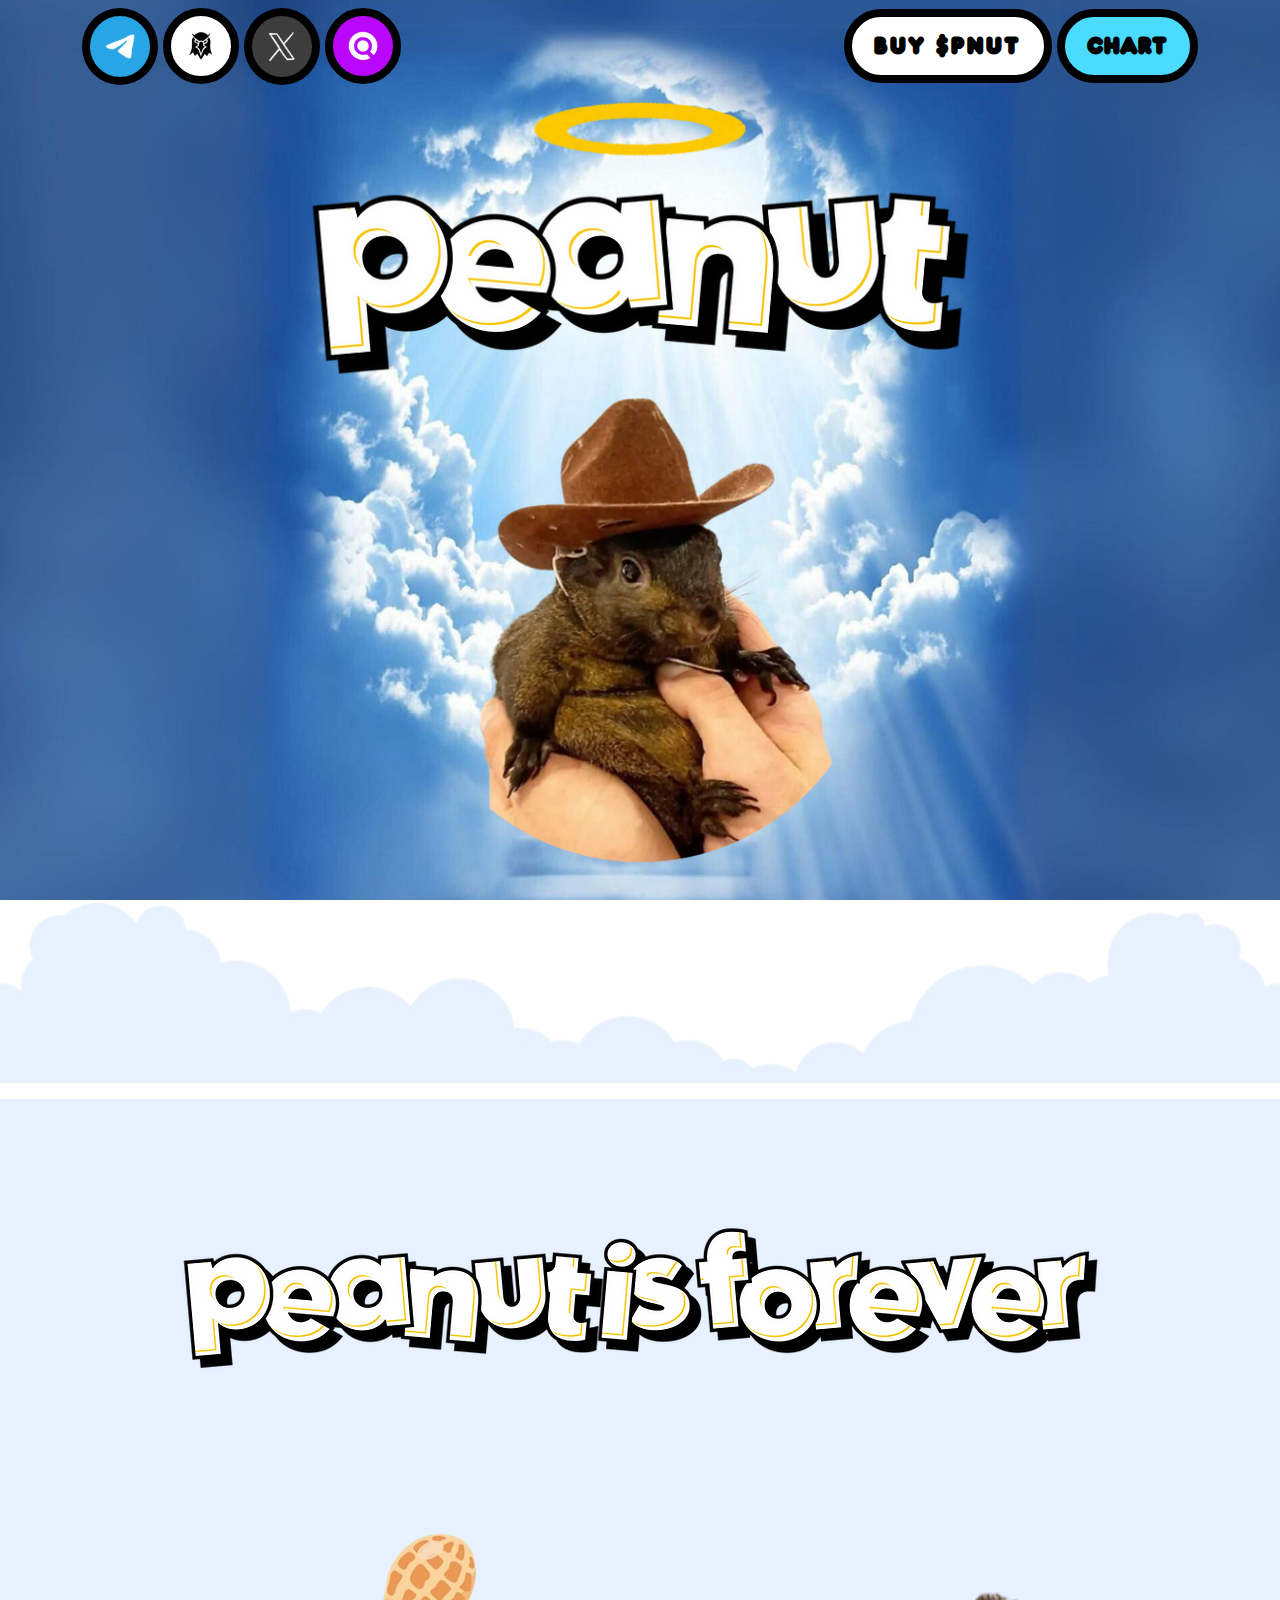
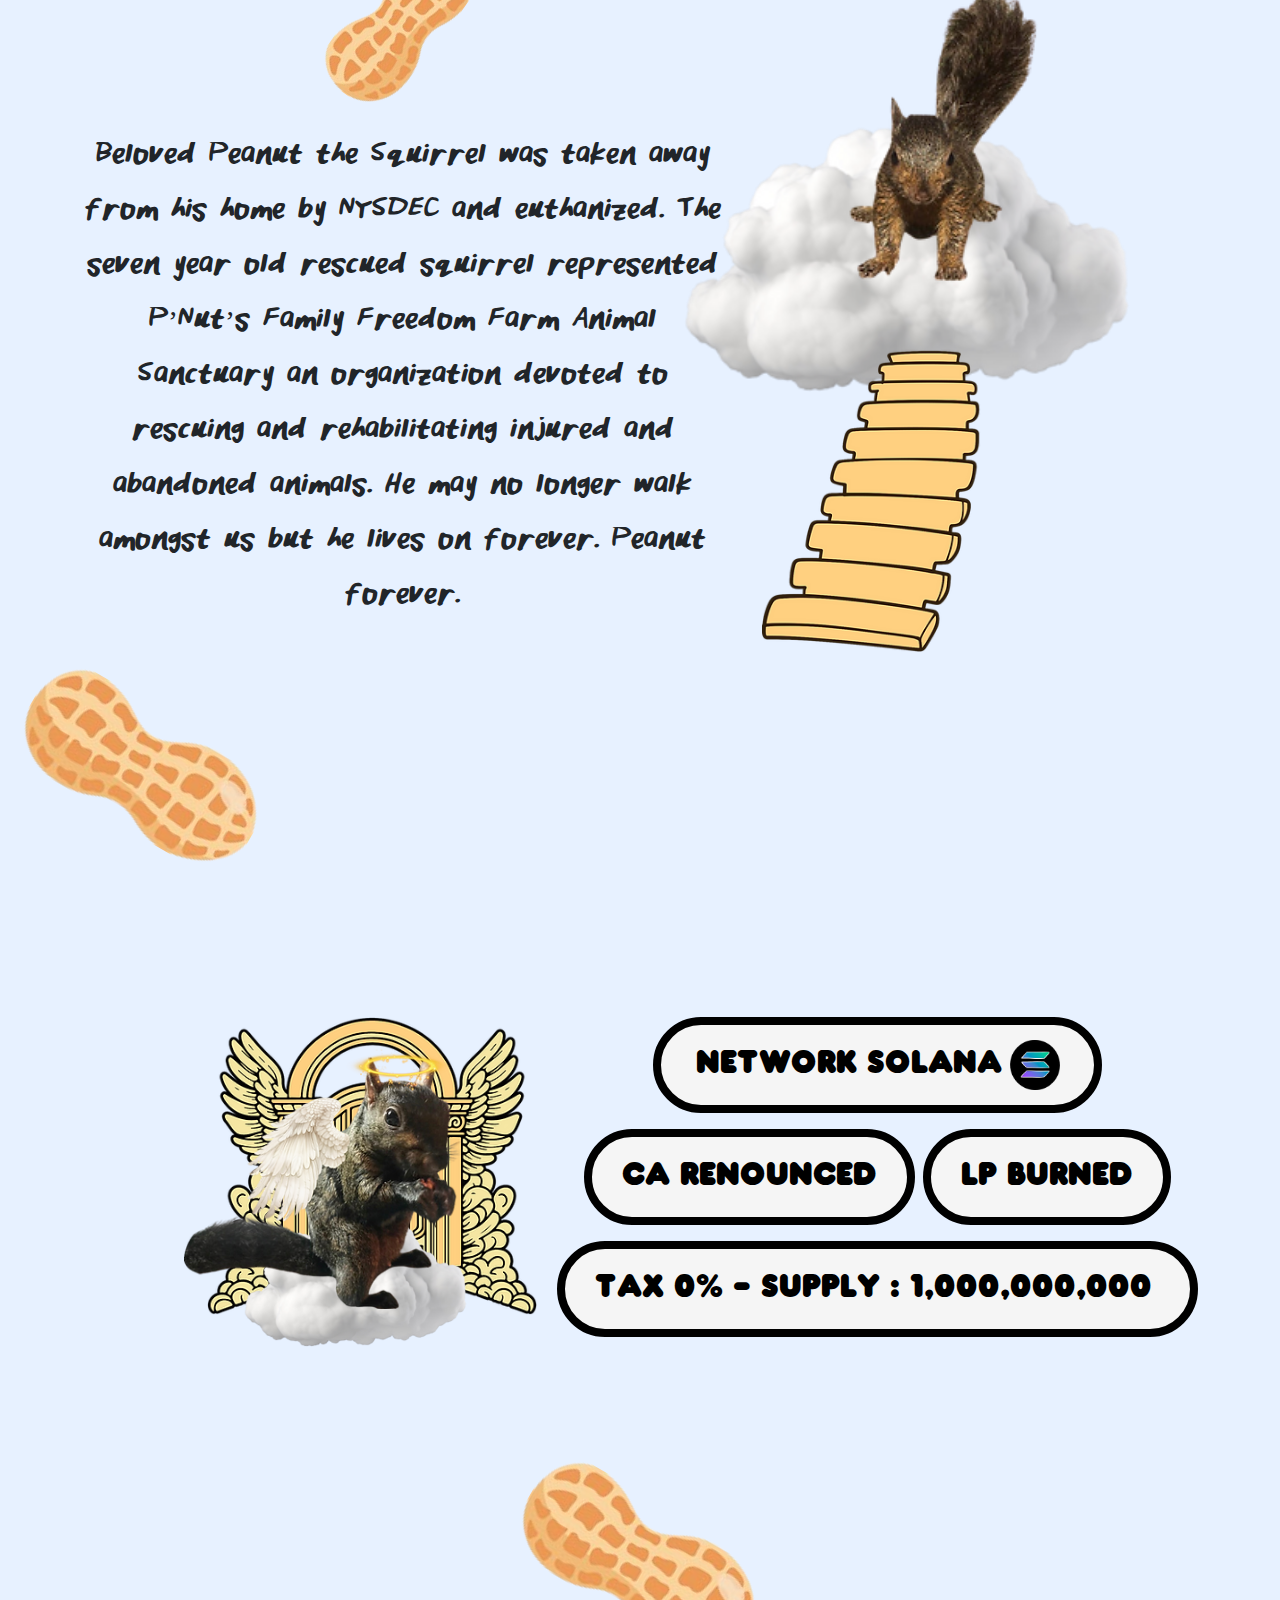
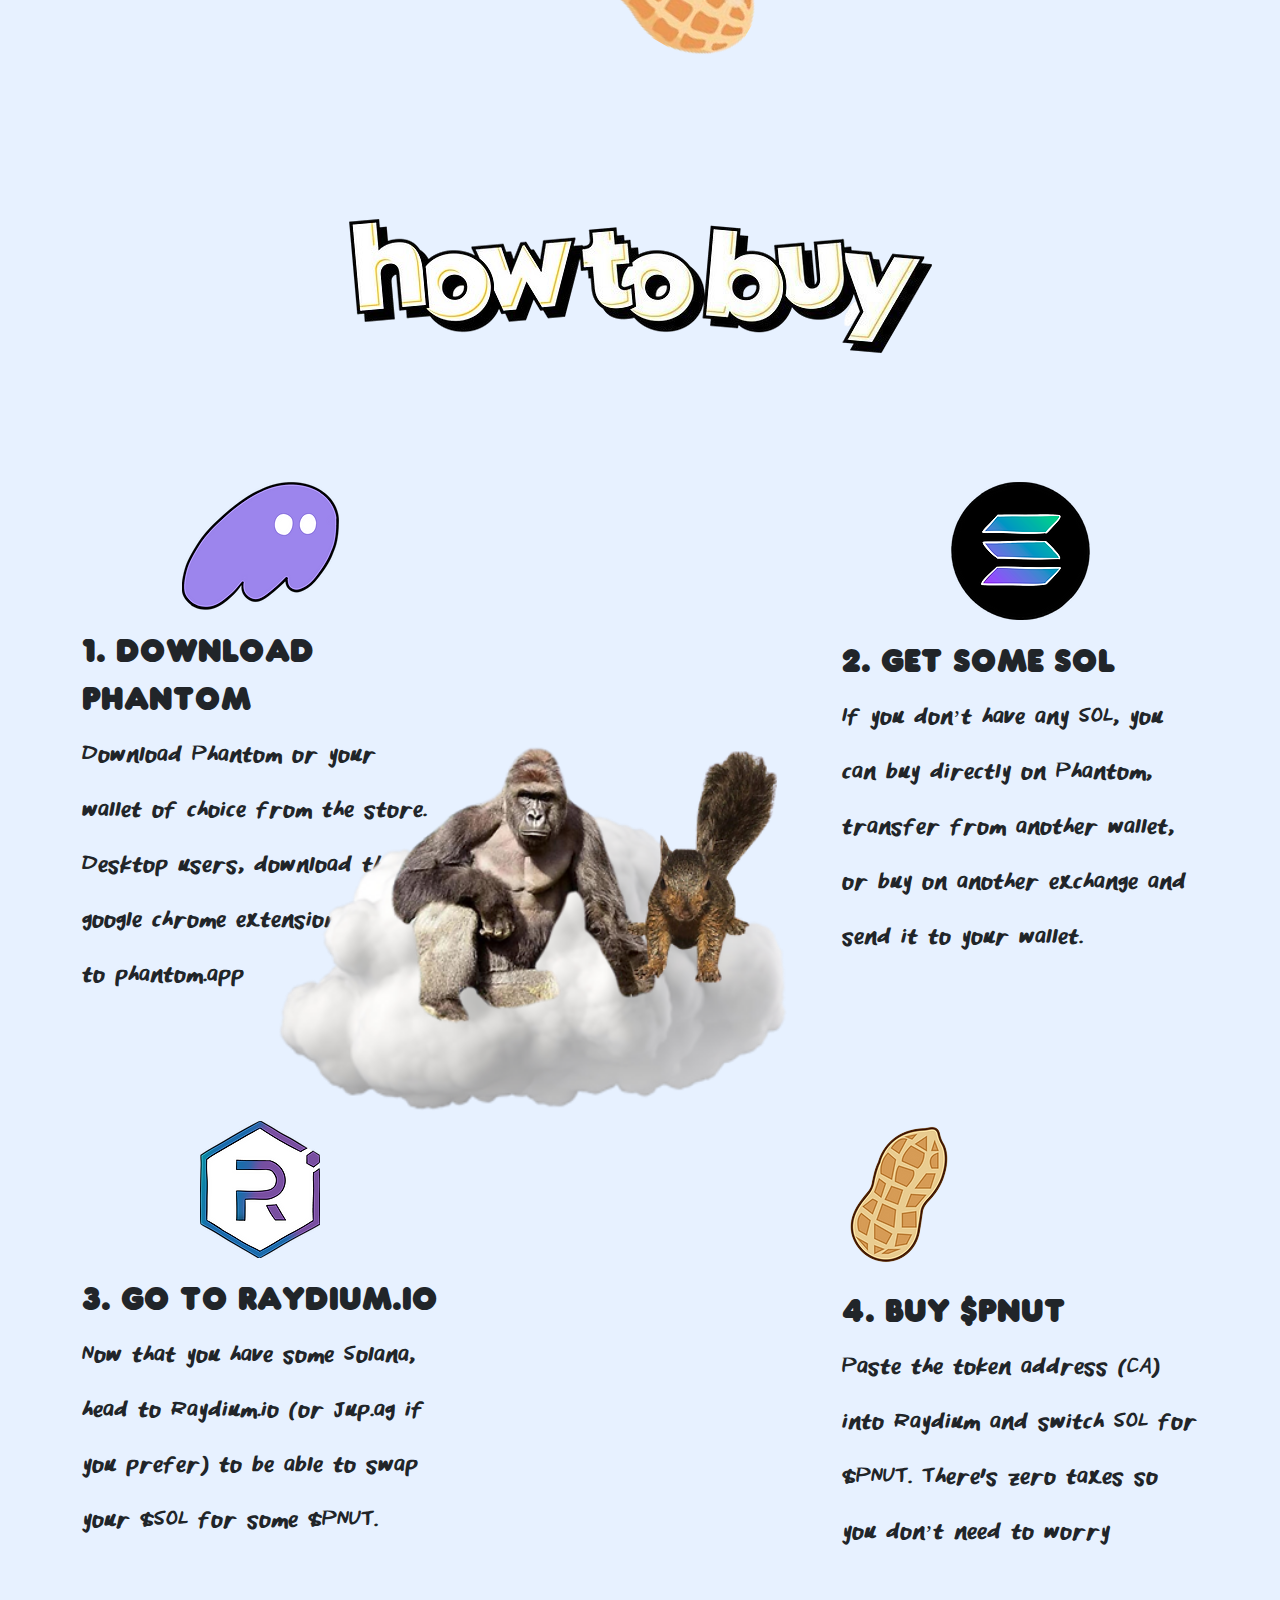
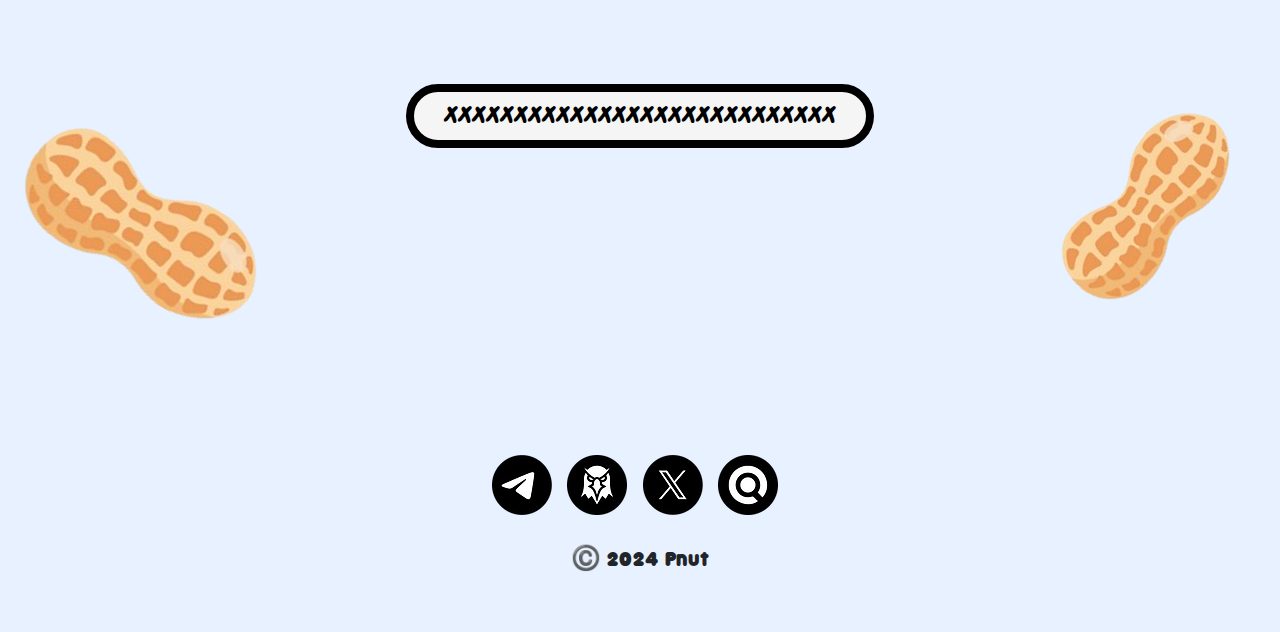
==== index.html @ eea47911 "cloud svg" ====
<!DOCTYPE html>
<html lang="en">

<head>
  <meta charset="UTF-8" />
  <meta name="viewport" content="width=device-width, initial-scale=1.0" />
  <title>Pnut On SOL</title>
  <link rel="stylesheet" href="./style.css" />
  <link href="https://cdn.jsdelivr.net/npm/bootstrap@5.3.0/dist/css/bootstrap.min.css" rel="stylesheet" />
  <link rel="shortcut icon" href="./iamges/assets/asset 9.png" type="image/x-icon" />
  <style>
    html,
    body {
      overflow-x: hidden;
    }

    .custom-section {
      background: url("./iamges/assets/asset\ 2.jpeg");
      background-size: cover;
      background-position: center;
      background-repeat: no-repeat;
      background-attachment: fixed;
      /* Replace with your desired background color */
      padding-bottom: 200px;
    }

    .navbar {
      background-color: transparent;
    }
  </style>
</head>

<body>
  <section class="custom-section">
    <!-- Navbar -->
    <nav class="navbar navbar-expand-md">
      <div class="container">
        <ul class="navbar-nav me-auto">
          <li class="nav-item">
            <a style="
                  background-color: #27a6e6;
                  border-radius: 50%;
                  padding: 15px;
                  border: 8px solid black;
                " class="nav-link" href="ttlink">
              <img style="width: 30px" src="./iamges/assets/asset 3.png" alt="" />
            </a>
          </li>
          <li class="nav-item">
            <a style="
                  background-color: #ffffff;
                  border-radius: 50%;
                  padding: 15px;
                  border: 8px solid black;
                  margin-left: 5px;
                " class="nav-link" href="dexslink">
              <img style="width: 30px" src="./iamges/assets/asset 4.png" alt="" />
            </a>
          </li>
          <li class="nav-item">
            <a style="
                  background-color: #3d3d3d;
                  border-radius: 50%;
                  padding: 15px;
                  border: 8px solid black;
                  margin-left: 5px;
                " class="nav-link" href="tglink"><img style="width: 30px" src="./iamges/assets/asset 5.png"
                alt="" /></a>
          </li>
          <li class="nav-item">
            <a style="
                  background-color: #ba07fb;
                  border-radius: 50%;
                  padding: 15px;
                  border: 8px solid black;
                  margin-left: 5px;
                " class="nav-link" href="scanlink"><img style="width: 30px" src="iamges/assets/asset 6.png"
                alt="" /></a>
          </li>
        </ul>
        <ul class="navbar-nav ms-auto">
          <li class="nav-item">
            <a style="
                  background-color: #ffffff;
                  border-radius: 300px;
                  color: black;
                  font-size: 28px;
                  letter-spacing: 2px;
                  font-weight: 800;
                  padding: 8px 22px;
                  border: 8px solid black;
                  margin-left: 5px;
                  font-family: 'Franx';
                " class="nav-link" href="buylink">BUY $PNUT</a>
          </li>
          <li class="nav-item">
            <a style="
                  background-color: #4bdbff;
                  border-radius: 2300px;
                  color: black;
                  font-size: 28px;
                  font-weight: 800;
                  padding: 8px 22px;
                  border: 8px solid black;
                  margin-left: 5px;
                  font-family: 'Franx';
                " class="nav-link" href="#">CHART</a>
          </li>
        </ul>
      </div>
    </nav>

    <!-- Centered Logo and Image -->
    <div class="text-center">
      <div>
        <img src="./iamges/assets/asset 11.png" alt="Logo" class="img-fluid img-11" />
      </div>
      <div>
        <img src="./iamges/assets/asset 10.png" alt="Another Image" class="img-fluid img-10" />
      </div>
      <div>
        <img src="./iamges/assets/asset 9.png" alt="Another Image" class="img-fluid img-9" />
      </div>
    </div>
  </section>

  <!-- about section -->

  <img style="margin-top: -190px; width: 100%; max-width: 100%;;" src="./iamges/assets/couldd.png" alt="">
  <section style="background: #e7f1ff">
    <div style="text-align: center; padding: 100px">
      <img style="max-width: 100%" src="./iamges/assets/asset 15.png" alt="" />
    </div>
    <div class="container mt-3">
      <div class="row abt-div custom-gap d-flex align-items-center">
        <!-- Left Column (Paragraph) -->
        <div class="col-md-7">
          <div style="text-align: center">
            <img class="para-image mt-2" src="./iamges/assets/nut.png" alt="" />
          </div>
          <p class="para mt-3">
            Beloved Peanut the Squirrel was taken away from his home by NYSDEC
            and euthanized. The seven year old rescued squirrel represented
            P’Nut’s Family Freedom Farm Animal Sanctuary an organization
            devoted to rescuing and rehabilitating injured and abandoned
            animals. He may no longer walk amongst us but he lives on forever.
            Peanut forever.
          </p>
        </div>
        <!-- Right Column (Image) -->
        <div class="col-md-5 text-center">
          <div>
            <img class="cloud-abt" src="./iamges/assets/asset 45.png" alt="" />
            <img class="pnut-abt" src="./iamges/assets/asset 46.png" alt="" />
            <img class="stairs" src="./iamges/assets/asset 19.png" alt="" />
          </div>
        </div>
      </div>
    </div>

    <div class="container">
      <img class="nut-img" src="./iamges/assets/nut.png" alt="" />
    </div>

    <div style="margin-top: 120px" class="container">
      <div class="row tkn-div custom-gap d-flex align-items-center">
        <div class="col-md-5">
          <div>
            <img class="throne" src="./iamges/assets/asset 20.png" alt="" />
            <img class="cloud-tkn" src="./iamges/assets/asset 45.png" alt="" />
            <img class="pnut-tkn" src="./iamges/assets/asset 22.png" alt="" />
          </div>
        </div>
        <div class="col-md-7">
          <div class="d-flex justify-content-center align-items-center">
            <div class="sol-net d-flex justify-content-center align-items-center gap-2">
              <h1 class="">NETWORK SOLANA</h1>
              <img style="width: 50px" src="./iamges/assets/asset 42.png" alt="" />
            </div>
          </div>
          <div class="d-flex justify-content-center align-items-center gap-2 mt-3">
            <div class="renounced">
              <h1>CA RENOUNCED</h1>
            </div>
            <div class="burned">
              <h1>LP BURNED</h1>
            </div>
          </div>
          <div>
            <div class="taxes mt-3">
              <h1>TAX 0% - SUPPLY : 1,000,000,000</h1>
            </div>
          </div>
        </div>
      </div>
    </div>

    <center class="mt-5">
      <img class="nut-img mt-5" src="./iamges/assets/nut.png" alt="" />
    </center>

    <div style="text-align: center; padding: 100px">
      <img style="max-width: 100%" src="./iamges/assets/hwt.png" alt="" />
    </div>

    <section class="container hwt-section">
      <div class="row">
        <div class="col-md-4">
          <div>
            <figure class="text-center">
              <img src="./iamges/assets/asset 41.png" alt="" />
            </figure>
            <div>
              <h1>1. DOWNLOAD PHANTOM</h1>
              <p class="buy-para">
                Download Phantom or your wallet of choice from the store.
                Desktop users, download the google chrome extension by going
                to phantom.app
              </p>
            </div>
          </div>
        </div>
        <div class="col-md-4"></div>
        <div class="col-md-4">
          <div>
            <figure class="text-center">
              <img src="./iamges/assets/asset 42.png" alt="" />
            </figure>
            <div>
              <h1>2. GET SOME SOL</h1>
              <p class="buy-para">
                If you don’t have any SOL, you can buy directly on Phantom,
                transfer from another wallet, or buy on another exchange and
                send it to your wallet.
              </p>
            </div>
          </div>
        </div>
      </div>
      <div>
        <div></div>
      </div>
      <div style="margin-top: 100px" class="row">
        <div class="col-md-4">
          <div>
            <figure class="text-center">
              <img src="./iamges/assets/asset 43.png" alt="" />
            </figure>
            <div>
              <h1>3. GO TO RAYDIUM.IO</h1>
              <p class="buy-para">
                Now that you have some Solana, head to Raydium.io (or Jup.ag
                if you prefer) to be able to swap your $SOL for some $PNUT.
              </p>
            </div>
          </div>
        </div>
        <div class="col-md-4"></div>
        <div class="col-md-4">
          <div>
            <figure>
              <img src="./iamges/assets/asset 44.png" alt="" />
            </figure>
            <div>
              <h1 style="font-family: 'Franx'">4. BUY $PNUT</h1>
              <p class="buy-para">
                Paste the token address (CA) into Raydium and switch SOL for
                $PNUT. There's zero taxes so you don’t need to worry
              </p>
            </div>
          </div>
        </div>
      </div>
      <div class="popping-images">
        <img class="cloud" src="./iamges/assets/asset 45.png" alt="" />
        <img class="ape" src="./iamges/assets/asset 47.png" alt="" />
        <img class="pnut" src="./iamges/assets/asset 46.png" alt="" />
      </div>
    </section>

    <section style="margin-top: 120px" class="container">
      <div class="row">
        <div class="col-md-3">
          <img class="nut-img" src="./iamges/assets/nut.png" alt="" />
        </div>
        <div class="col-md-6">
          <div class="text-center">
            <span class="caaa">XXXXXXXXXXXXXXXXXXXXXXXXXXXX</span>
          </div>
        </div>
        <div class="col-md-3">
          <div class="text-end">
            <img class="caa-nut" src="./iamges/assets/nut.png" alt="" />
          </div>
        </div>
      </div>
    </section>

    <section style="margin-top: 100px; padding-bottom: 50px">
      <center>
        <div>
          <a class="socials" href="tglink">
            <img src="./iamges/assets/tg.webp" alt="" />
          </a>
          <a class="socials" href="dexslink">
            <img src="./iamges/assets/dexs.webp" alt="" />
          </a>
          <a class="socials" href="ttlink">
            <img src="./iamges/assets/xl.webp" alt="" />
          </a>
          <a class="socials" href="scanlink">
            <img src="./iamges/assets/scan.webp" alt="" />
          </a>
        </div>
        <div style="margin-top: 30px">
          <h4>©️ 2024 Pnut</h4>
        </div>
      </center>
    </section>
  </section>

  <!-- Bootstrap Icons (optional) -->
  <link href="https://cdn.jsdelivr.net/npm/bootstrap-icons/font/bootstrap-icons.css" rel="stylesheet" />
</body>

</html>
---- style.css ----
@font-face {
  font-family: "Franx";
  src: url("./iamges/font/franxurter-totally/FranxurterTotallyFat-X3G4Z.ttf");
}

@font-face {
  font-family: "Lazydog";
  src: url("./iamges/font/lazydog-cdnfonts/lazy_dog.ttf");
}

h1,
h4 {
  font-family: "Franx";
}

p,
span {
  font-family: "Lazydog";
}

.img-11 {
  width: 250px;
  margin-top: -45px;
}

.img-10 {
  width: 720px;
  margin-top: -50px;
}

.img-9 {
  width: 500px;
  margin-top: -30px;
}

.para-image {
  margin-top: -250px;
  width: 90px;
  transform: rotate(35deg); /* Rotate the image by 45 degrees */
  display: inline-block; /* Ensure it respects layout */
  transition: transform 0.3s ease; /* Optional: Smooth animation for hover effects */
}

.para {
  font-size: 30px;
  line-height: 55px;
  text-align: center;
}

.nut-img {
  /* margin-top: 50px; */
  width: 120px;
  transform: rotate(120deg); /* Rotate the image by 45 degrees */
  display: inline-block; /* Ensure it respects layout */
  transition: transform 0.3s ease; /* Optional: Smooth animation for hover effects */
}

.abt-div {
  position: relative;
}

.cloud-abt {
  position: absolute;
  width: 600px;
  top: 6%;
  right: 0%;
}

.pnut-abt {
  position: absolute;
  width: 230px;
  max-width: 90%;
  top: 10%;
  right: 14%;
}

.stairs {
  position: absolute;
  width: 220px;
  top: 60%;
  right: 20%;
}

.tkn-div {
  position: relative;
}

.throne {
  position: absolute;
  width: 330px;
  top: 0%;
  left: 12%;
}

.cloud-tkn {
  position: absolute;
  width: 300px;
  top: 35%;
  left: 12%;
}

.pnut-tkn {
  position: absolute;
  width: 280px;
  top: 10%;
  left: 10%;
}

.sol-net {
  width: 70%;
  background-color: whitesmoke;
  color: black;
  font-size: 25px;
  font-weight: bolder;
  padding: 12px 30px;
  border-radius: 300px;
  border: 8px solid black;
}

.sol-net:hover {
  background-color: rgb(255, 196, 0);
  width: 68%;
  font-size: 23px;
  padding: 10px 26px;
}

.renounced {
  background-color: whitesmoke;
  color: black;
  font-size: 25px;
  font-weight: bolder;
  padding: 12px 30px;
  border-radius: 300px;
  border: 8px solid black;
}

.renounced:hover {
  background-color: rgb(255, 196, 0);
}

.burned {
  background-color: whitesmoke;
  color: black;
  font-size: 25px;
  font-weight: bolder;
  padding: 12px 30px;
  border-radius: 300px;
  border: 8px solid black;
}

.burned:hover {
  background-color: rgb(255, 196, 0);
}

.taxes {
  background-color: whitesmoke;
  color: black;
  font-size: 25px;
  font-weight: bolder;
  padding: 12px 30px;
  border-radius: 300px;
  border: 8px solid black;
}

.taxes:hover {
  background-color: rgb(255, 196, 0);
  width: 95%;
  font-size: 23px;
  padding: 10px 26px;
}

.buy-para {
  font-size: 23px;
  line-height: 55px;
}

.hwt-section {
  position: relative;
}

.cloud {
  position: absolute;
  width: 685px;
  top: 12%;
  right: 29%;
}

.ape {
  position: absolute;
  width: 585px;
  top: 15%;
  right: 44%;
}

.pnut {
  position: absolute;
  width: 185px;
  top: 24%;
  right: 37%;
}

.caaa {
  background-color: whitesmoke;
  color: black;
  font-size: 25px;
  font-weight: bolder;
  padding: 12px 30px;
  border-radius: 300px;
  border: 8px solid black;
}

.caa-nut {
  width: 100px;
  transform: rotate(35deg); /* Rotate the image by 45 degrees */
  display: inline-block; /* Ensure it respects layout */
  transition: transform 0.3s ease; /* Optional: Smooth animation for hover effects */
}

.socials {
  text-decoration: none;
  margin-right: 10px;
}

@media screen and (max-width: 768px) {
  .caaa {
    font-size: 13px;
  }
  .cloud-tkn {
    display: none;
  }
  .cloud {
    display: none;
  }
  .pnut-tkn {
    display: none;
  }
  .throne {
    display: none;
  }

  .popping-images {
    display: none;
  }

  .stairs {
    display: none;
  }

  .cloud-abt {
    display: none;
  }
  .pnut-abt {
    position: relative;
    top: 0;
    right: 0;
  }
}
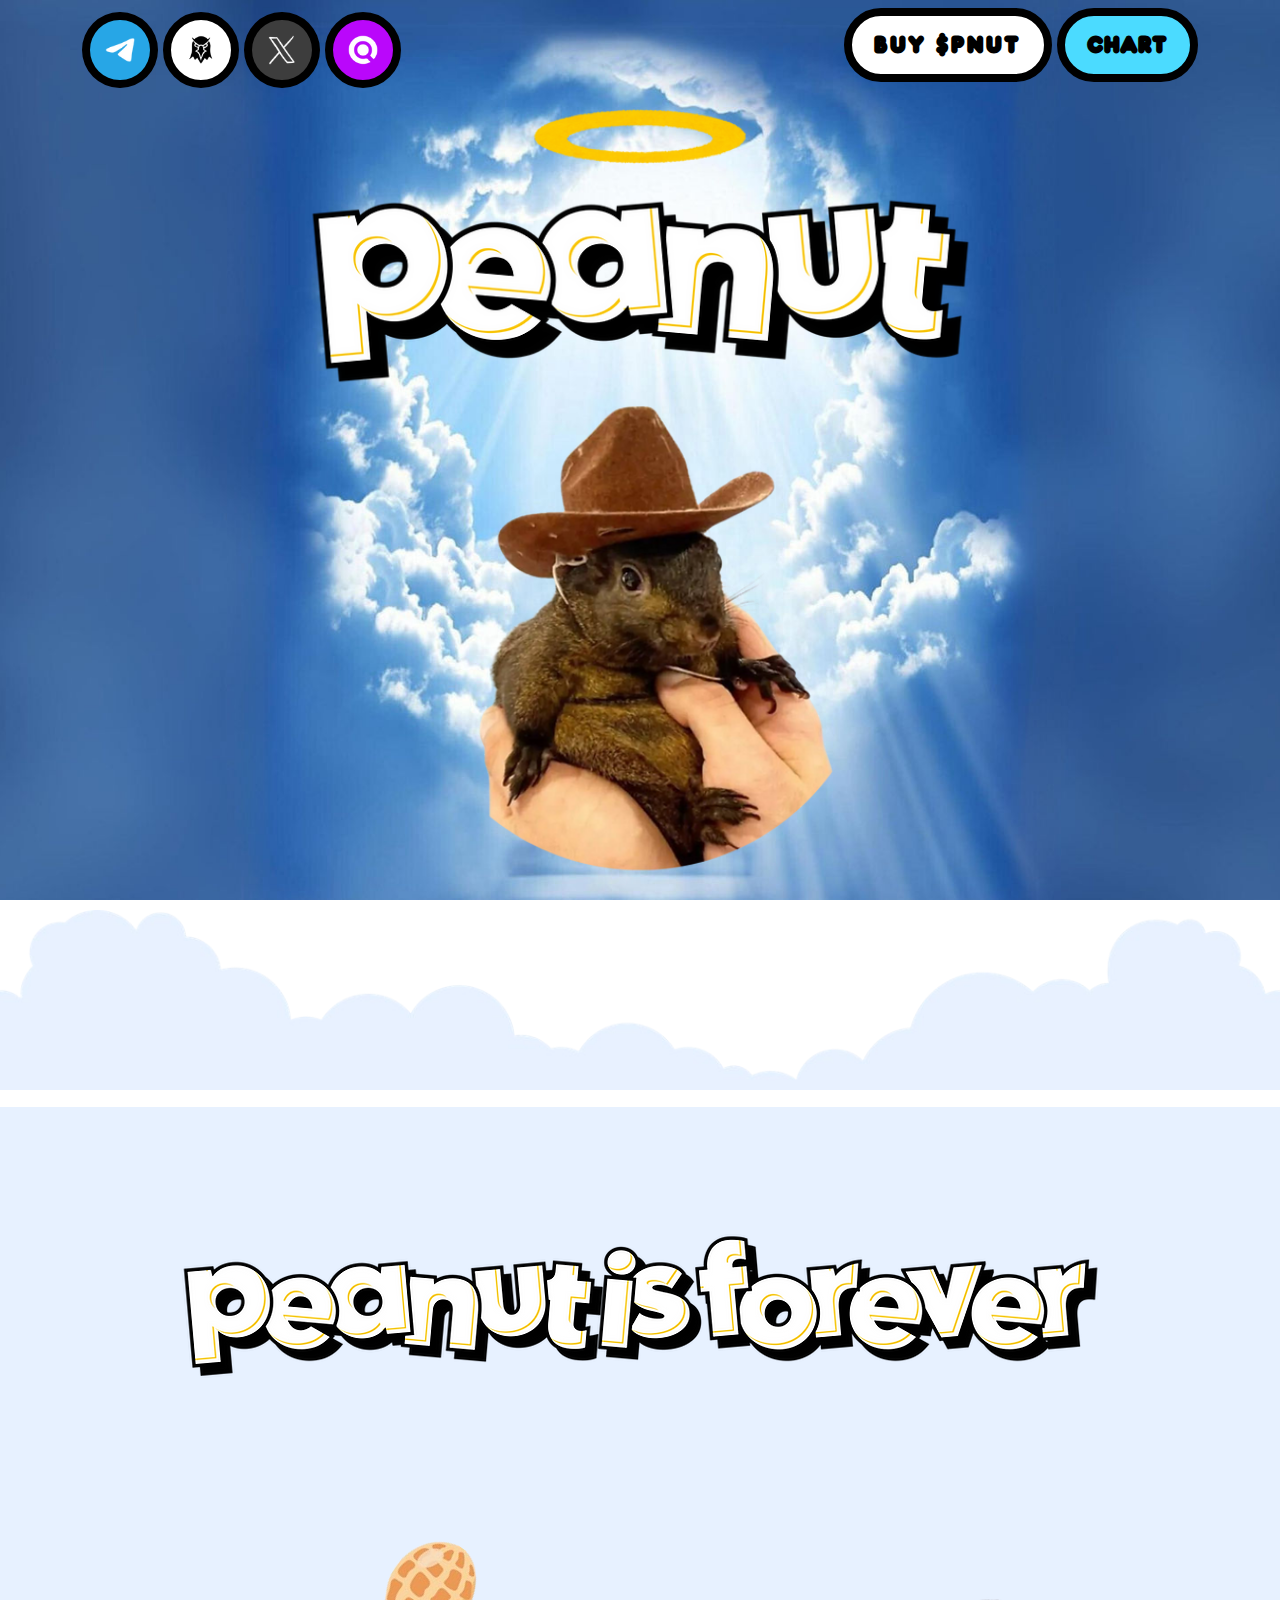
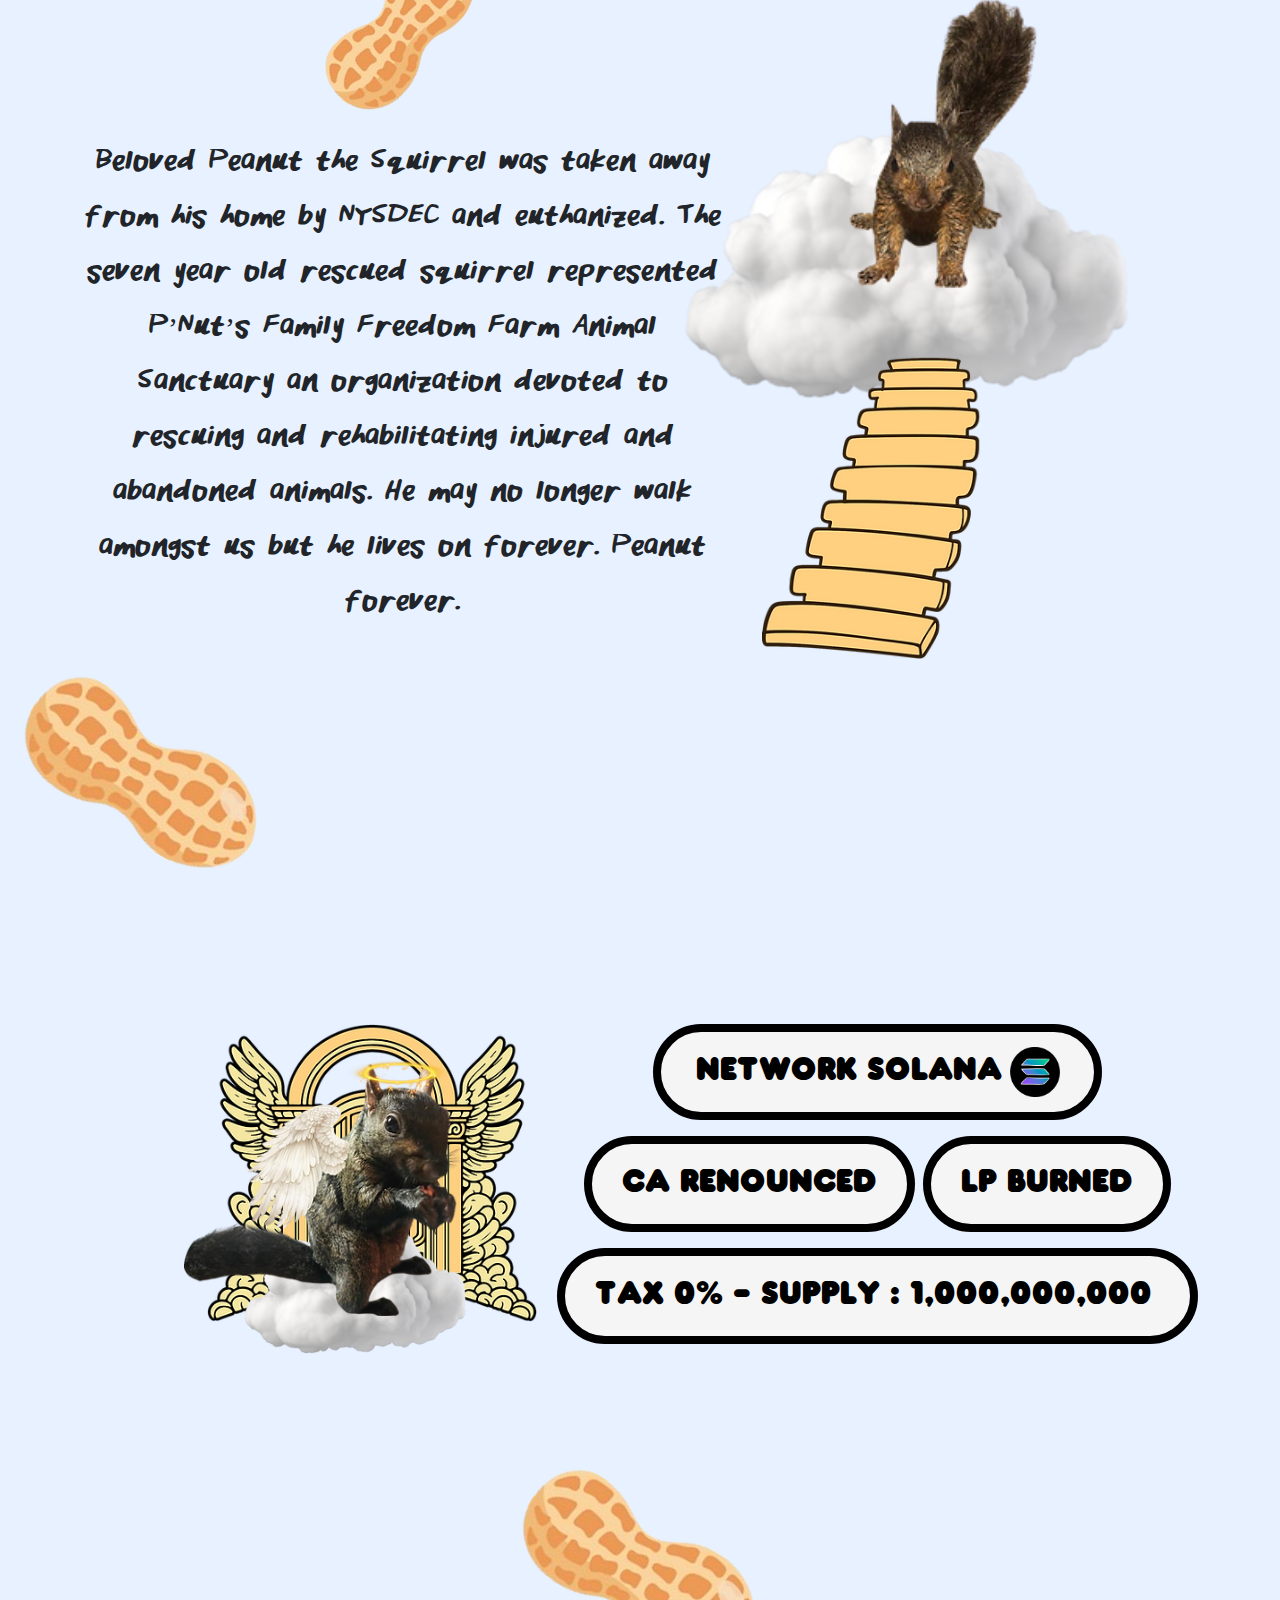
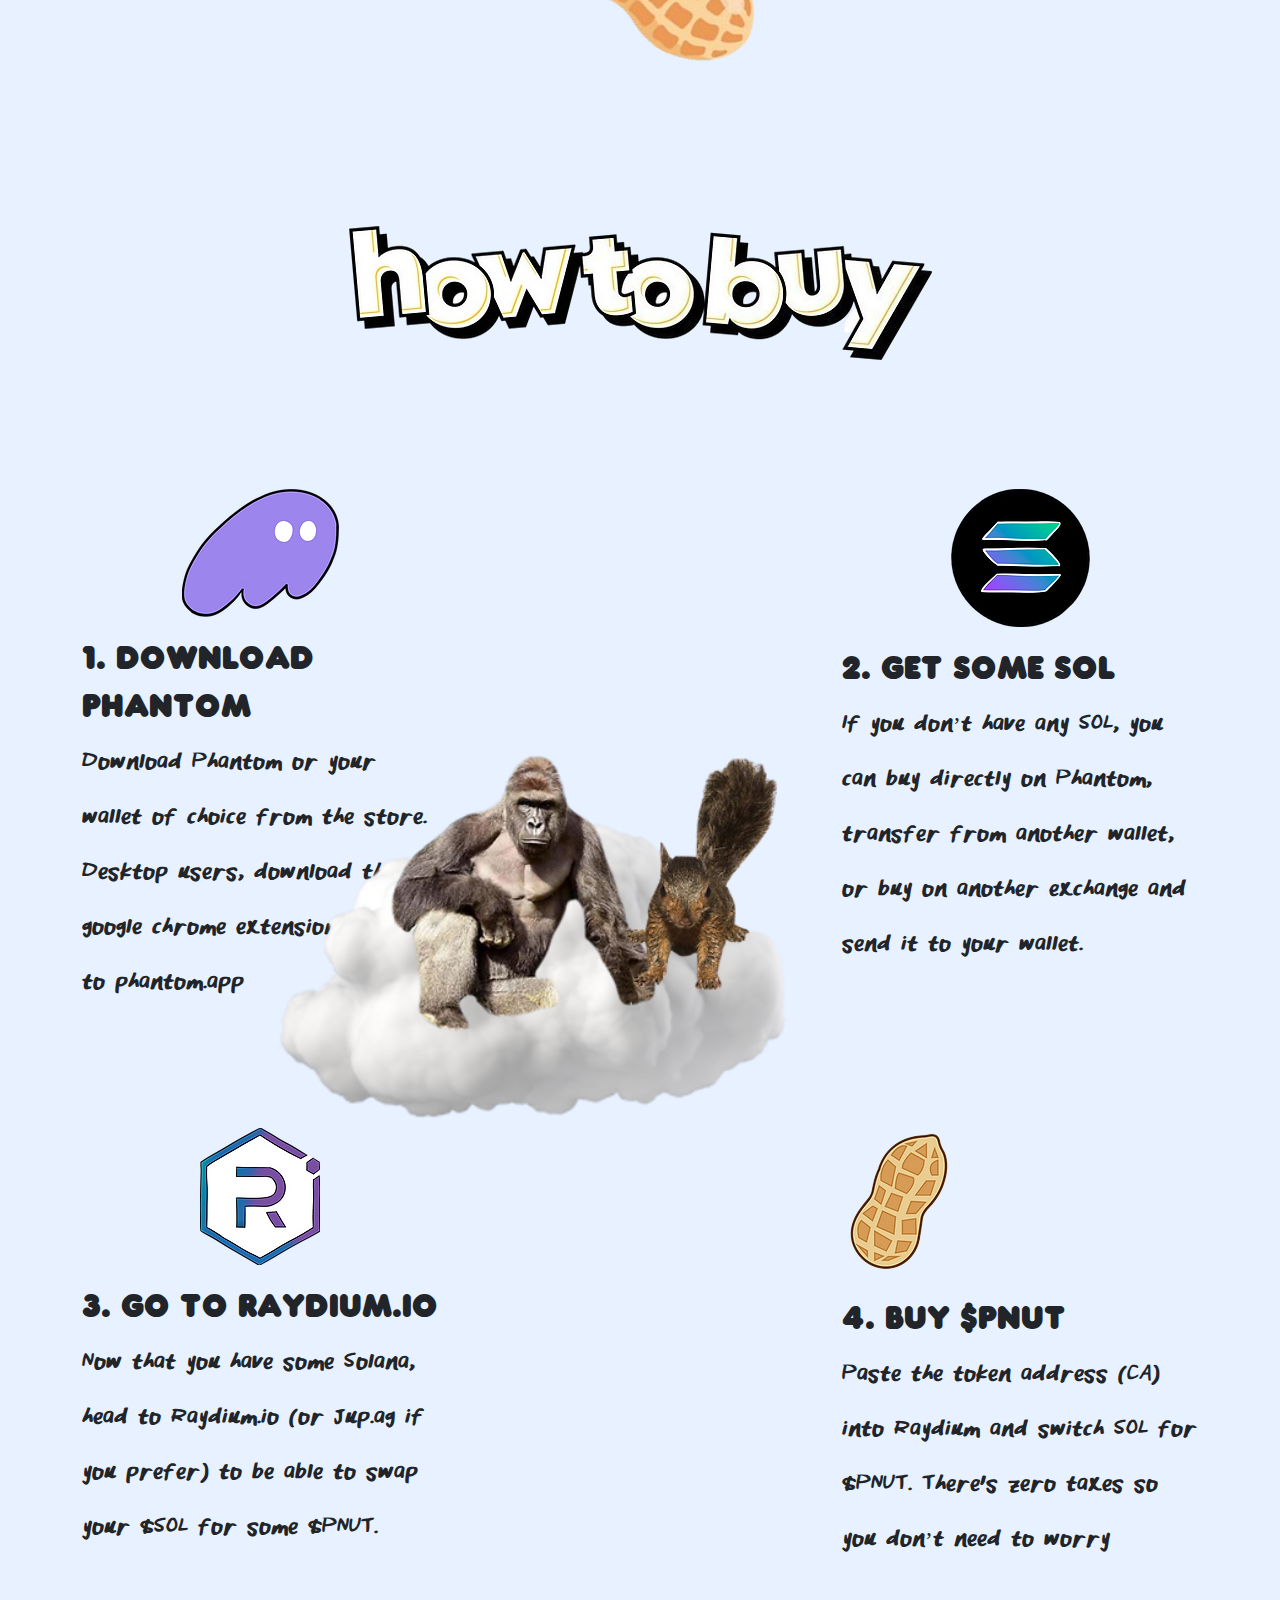
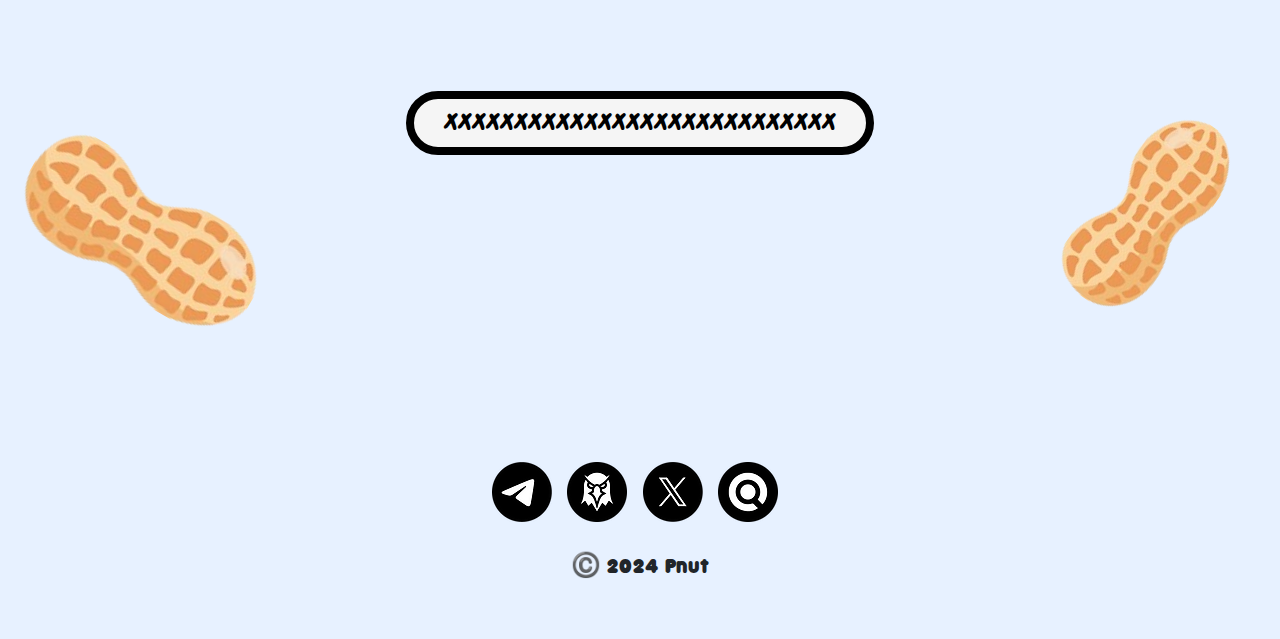
==== commit 91432ed0: "btn margin" ====
--- a/index.html
+++ b/index.html
@@ -91,6 +91,7 @@
                   border: 8px solid black;
                   margin-left: 5px;
                   font-family: 'Franx';
+                  margin-bottom: 10px;
                 " class="nav-link" href="buylink">BUY $PNUT</a>
           </li>
           <li class="nav-item">
@@ -126,7 +127,7 @@
 
   <!-- about section -->
 
-  <img style="margin-top: -190px; width: 100%; max-width: 100%;;" src="./iamges/assets/couldd.png" alt="">
+  <img class="clouddy" style="margin-top: -190px; width: 100%; max-width: 100%;;" src="./iamges/assets/couldd.png" alt="">
   <section style="background: #e7f1ff">
     <div style="text-align: center; padding: 100px">
       <img style="max-width: 100%" src="./iamges/assets/asset 15.png" alt="" />
--- a/style.css
+++ b/style.css
@@ -254,4 +254,8 @@
     top: 0;
     right: 0;
   }
-}
+
+  .clouddy {
+    display: none;
+  }
+}
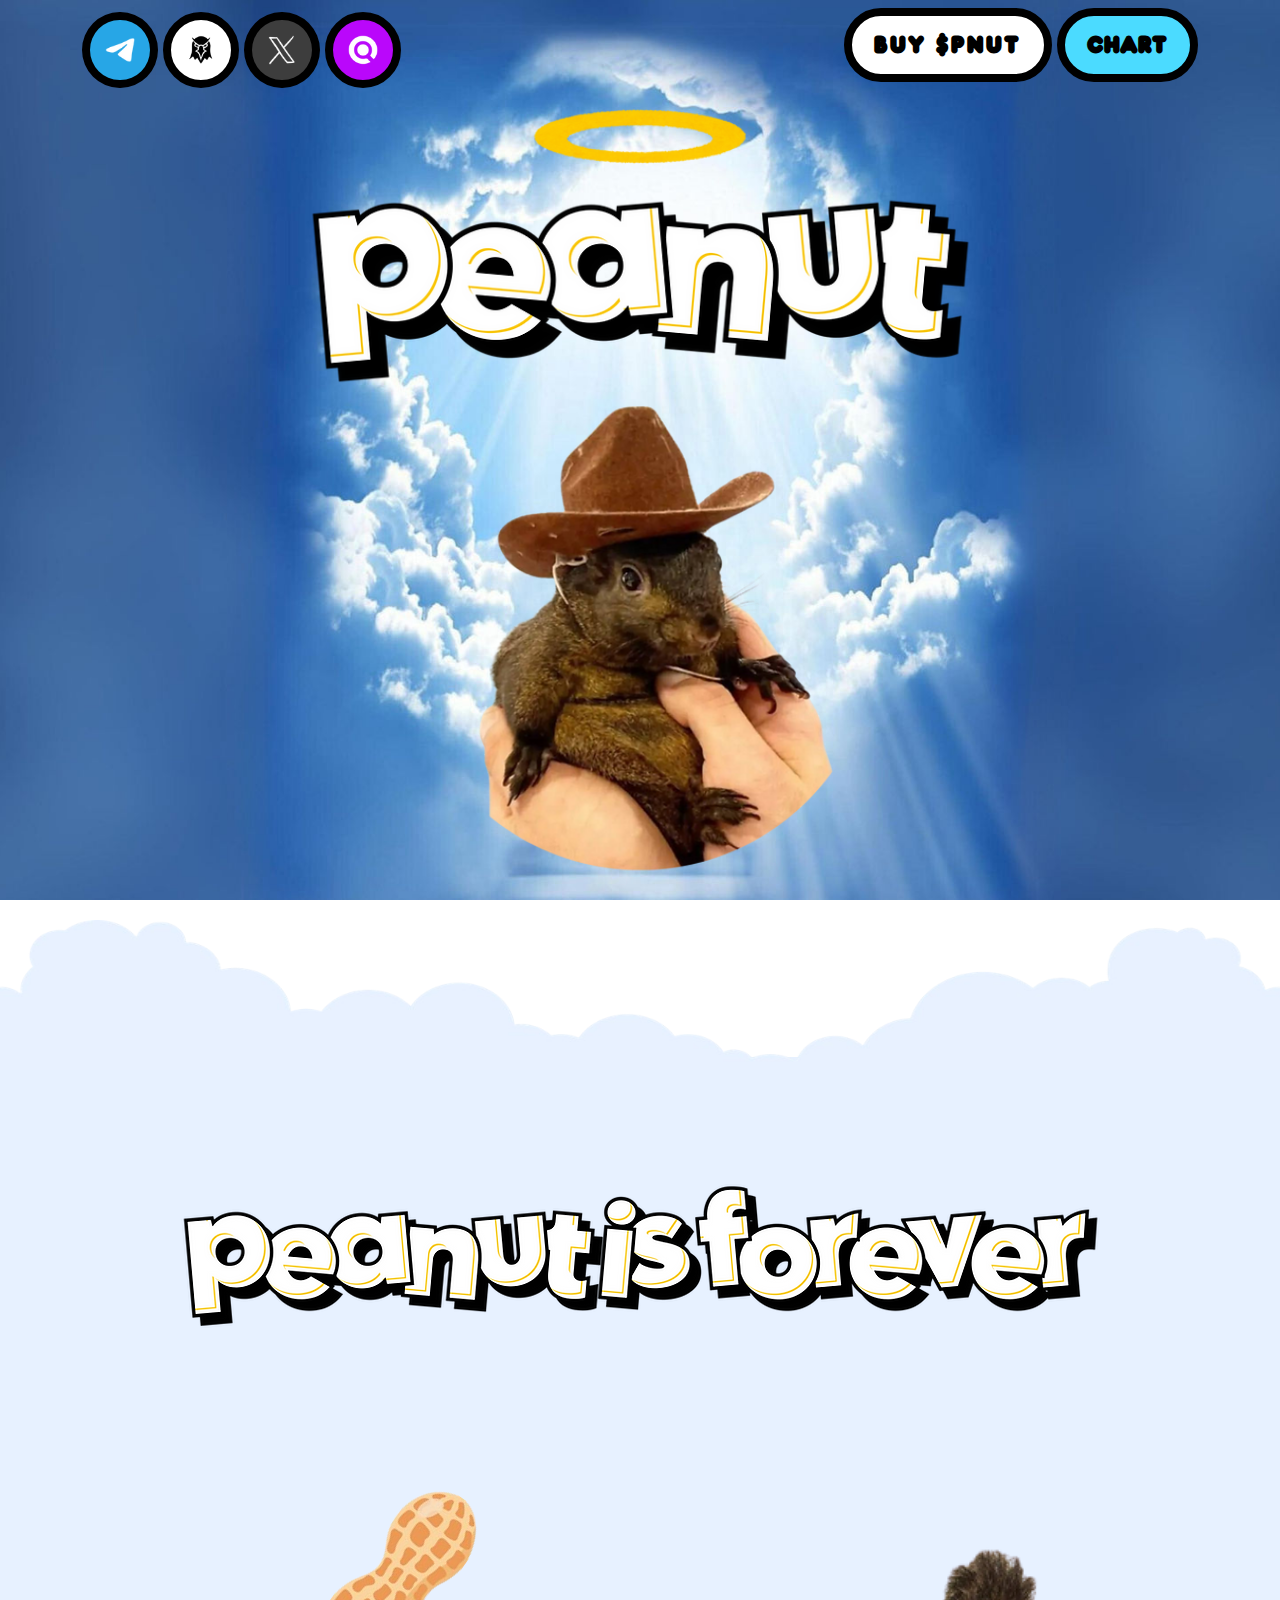
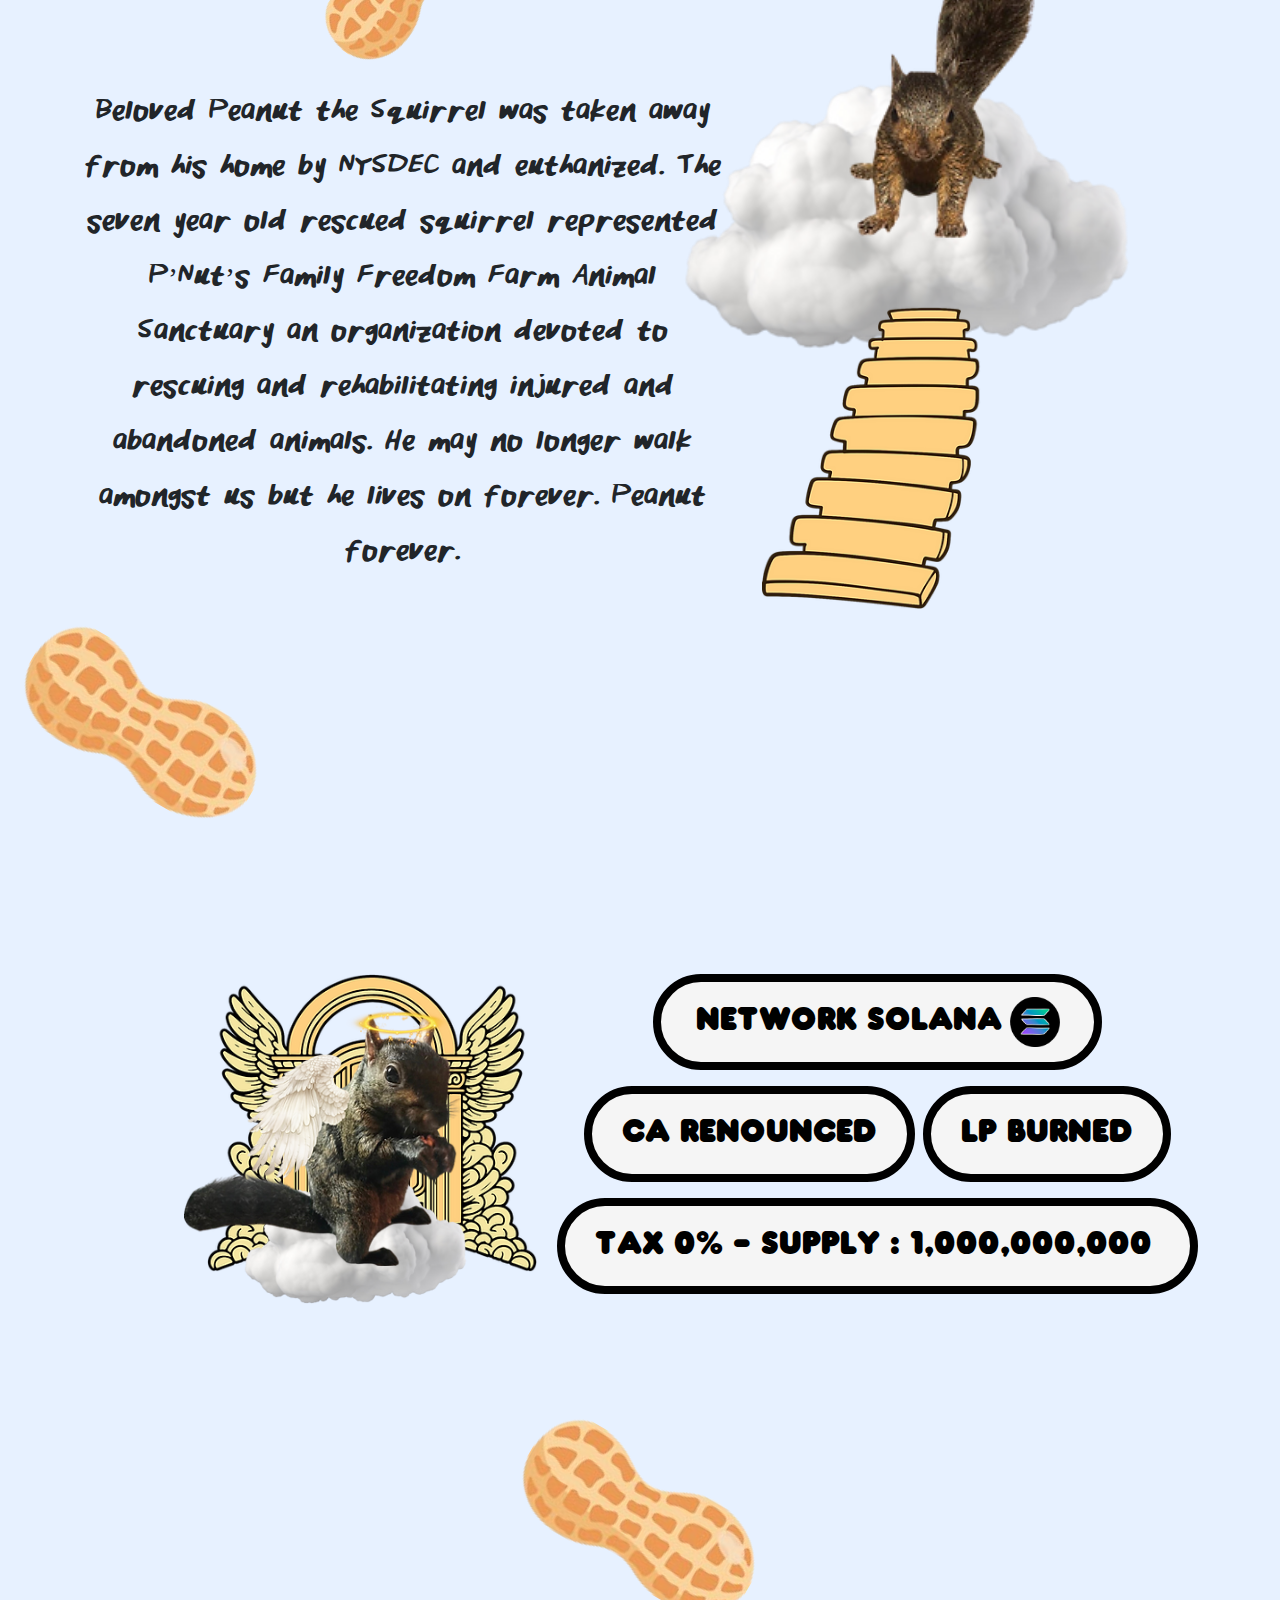
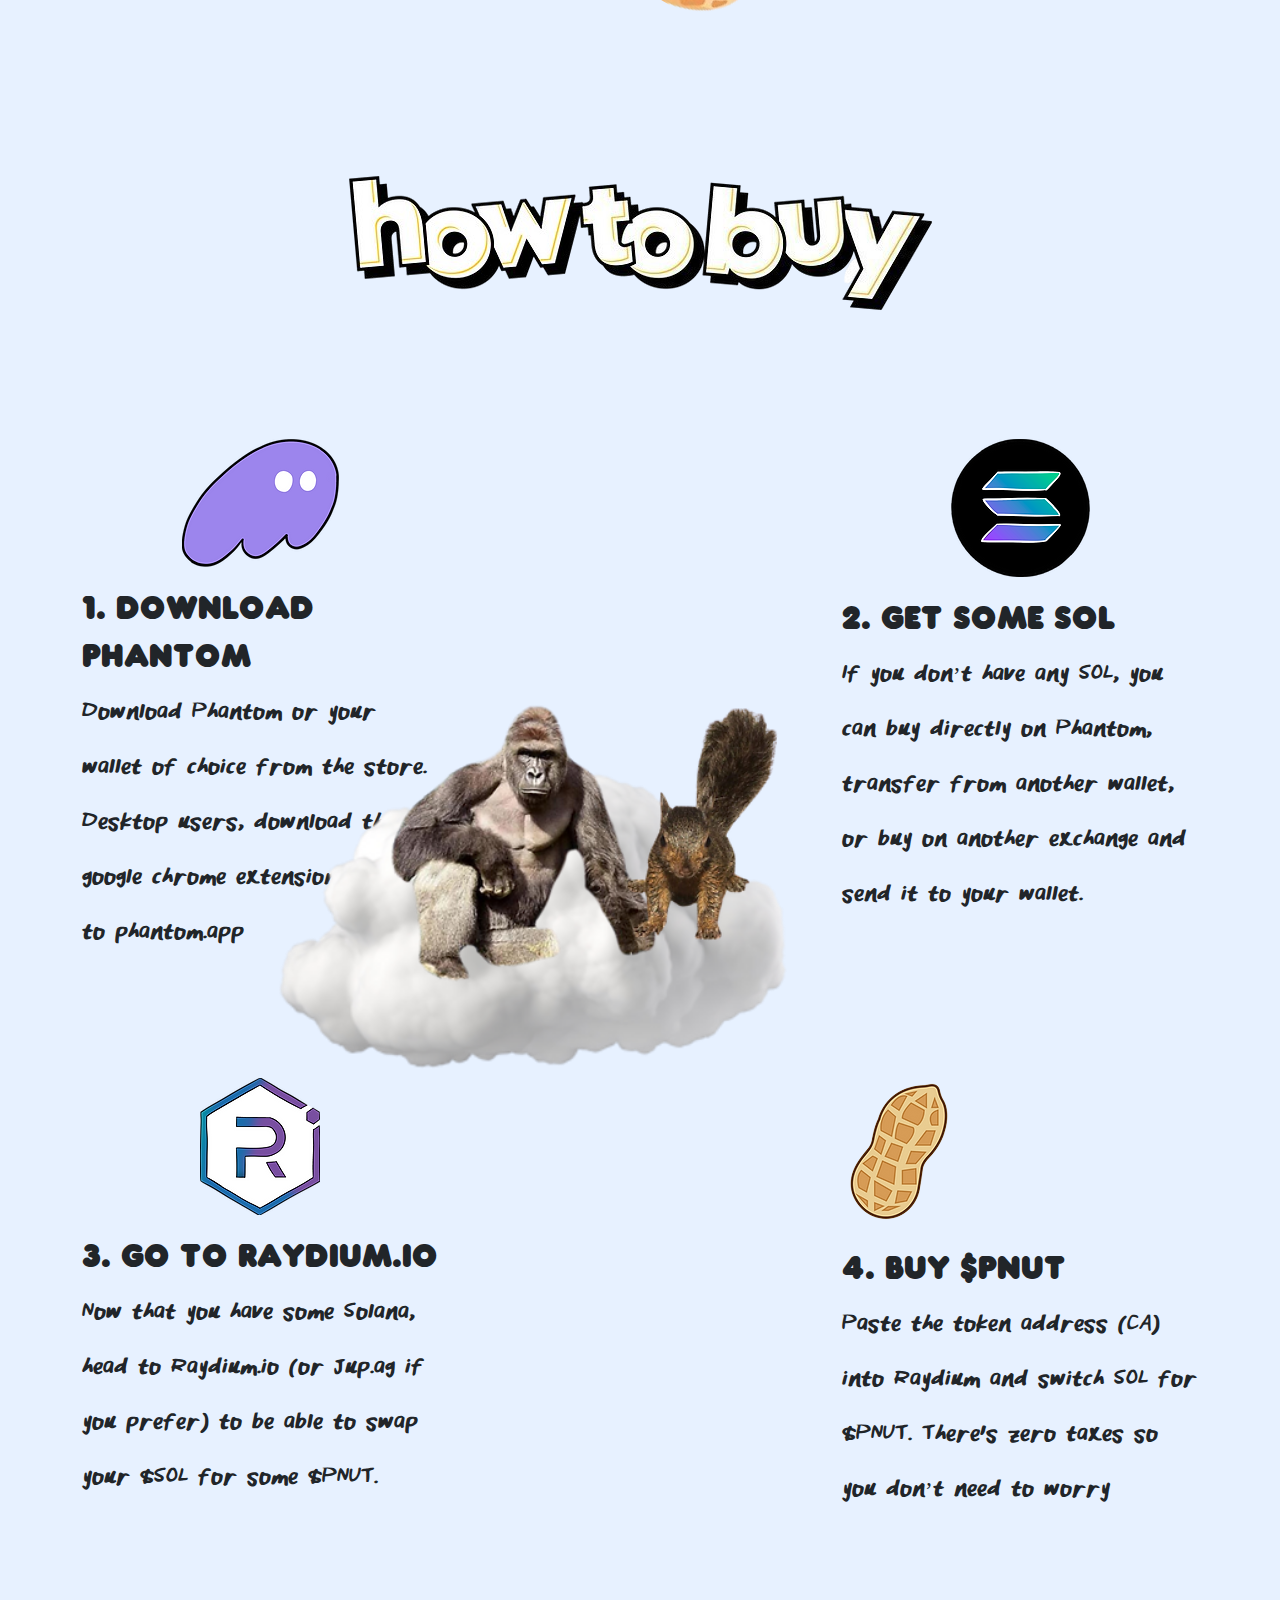
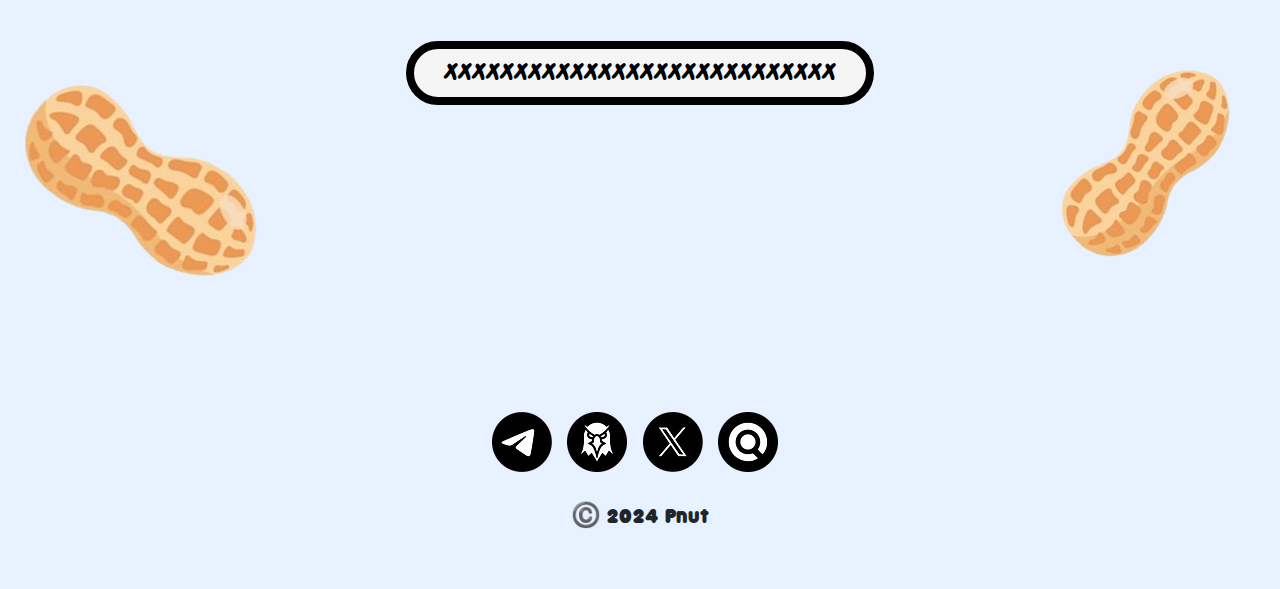
==== commit de6acfdb: "svg height" ====
--- a/index.html
+++ b/index.html
@@ -127,8 +127,8 @@
 
   <!-- about section -->
 
-  <img class="clouddy" style="margin-top: -190px; width: 100%; max-width: 100%;;" src="./iamges/assets/couldd.png" alt="">
-  <section style="background: #e7f1ff">
+  <img class="clouddy" style="margin-top: -200px; width: 100%; height: 150px; max-width: 100%;" src="./iamges/assets/couldd.png" alt="">
+  <section style="background: #e7f1ff; margin-top: -50px;">
     <div style="text-align: center; padding: 100px">
       <img style="max-width: 100%" src="./iamges/assets/asset 15.png" alt="" />
     </div>
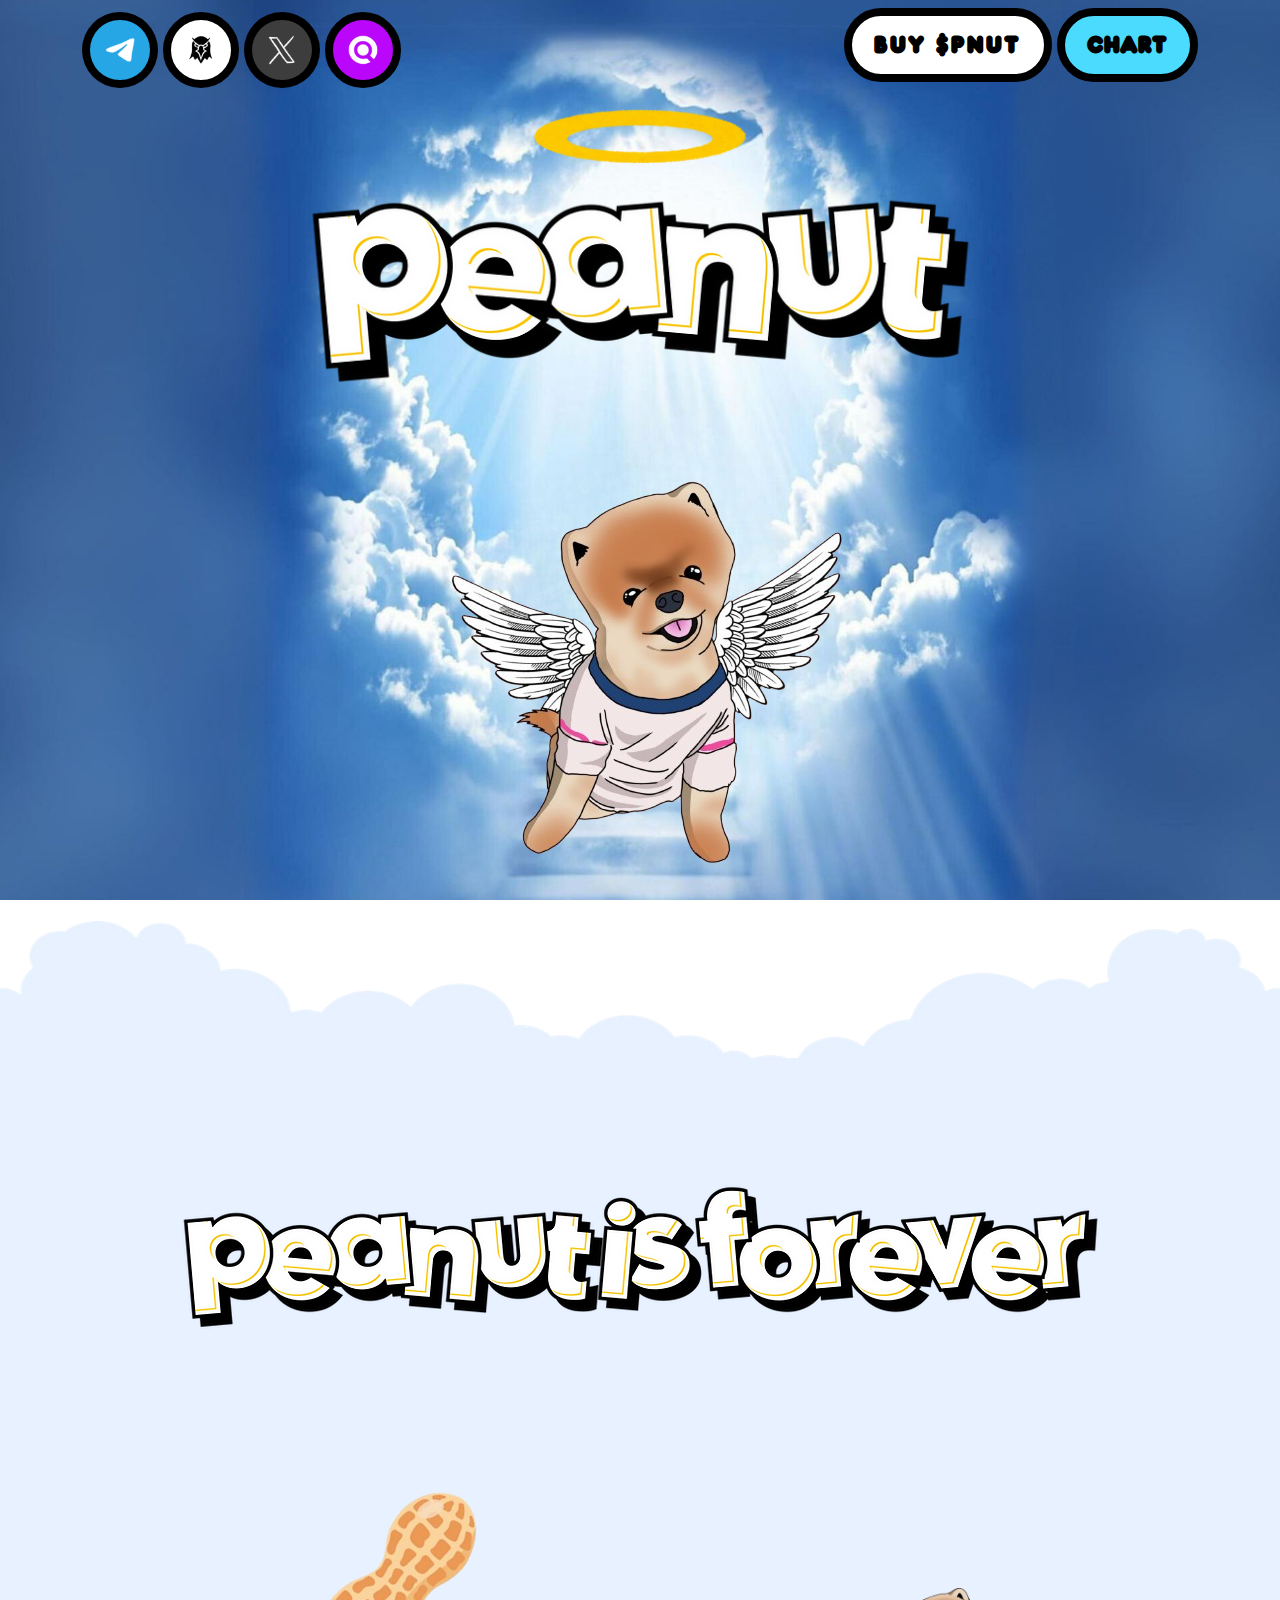
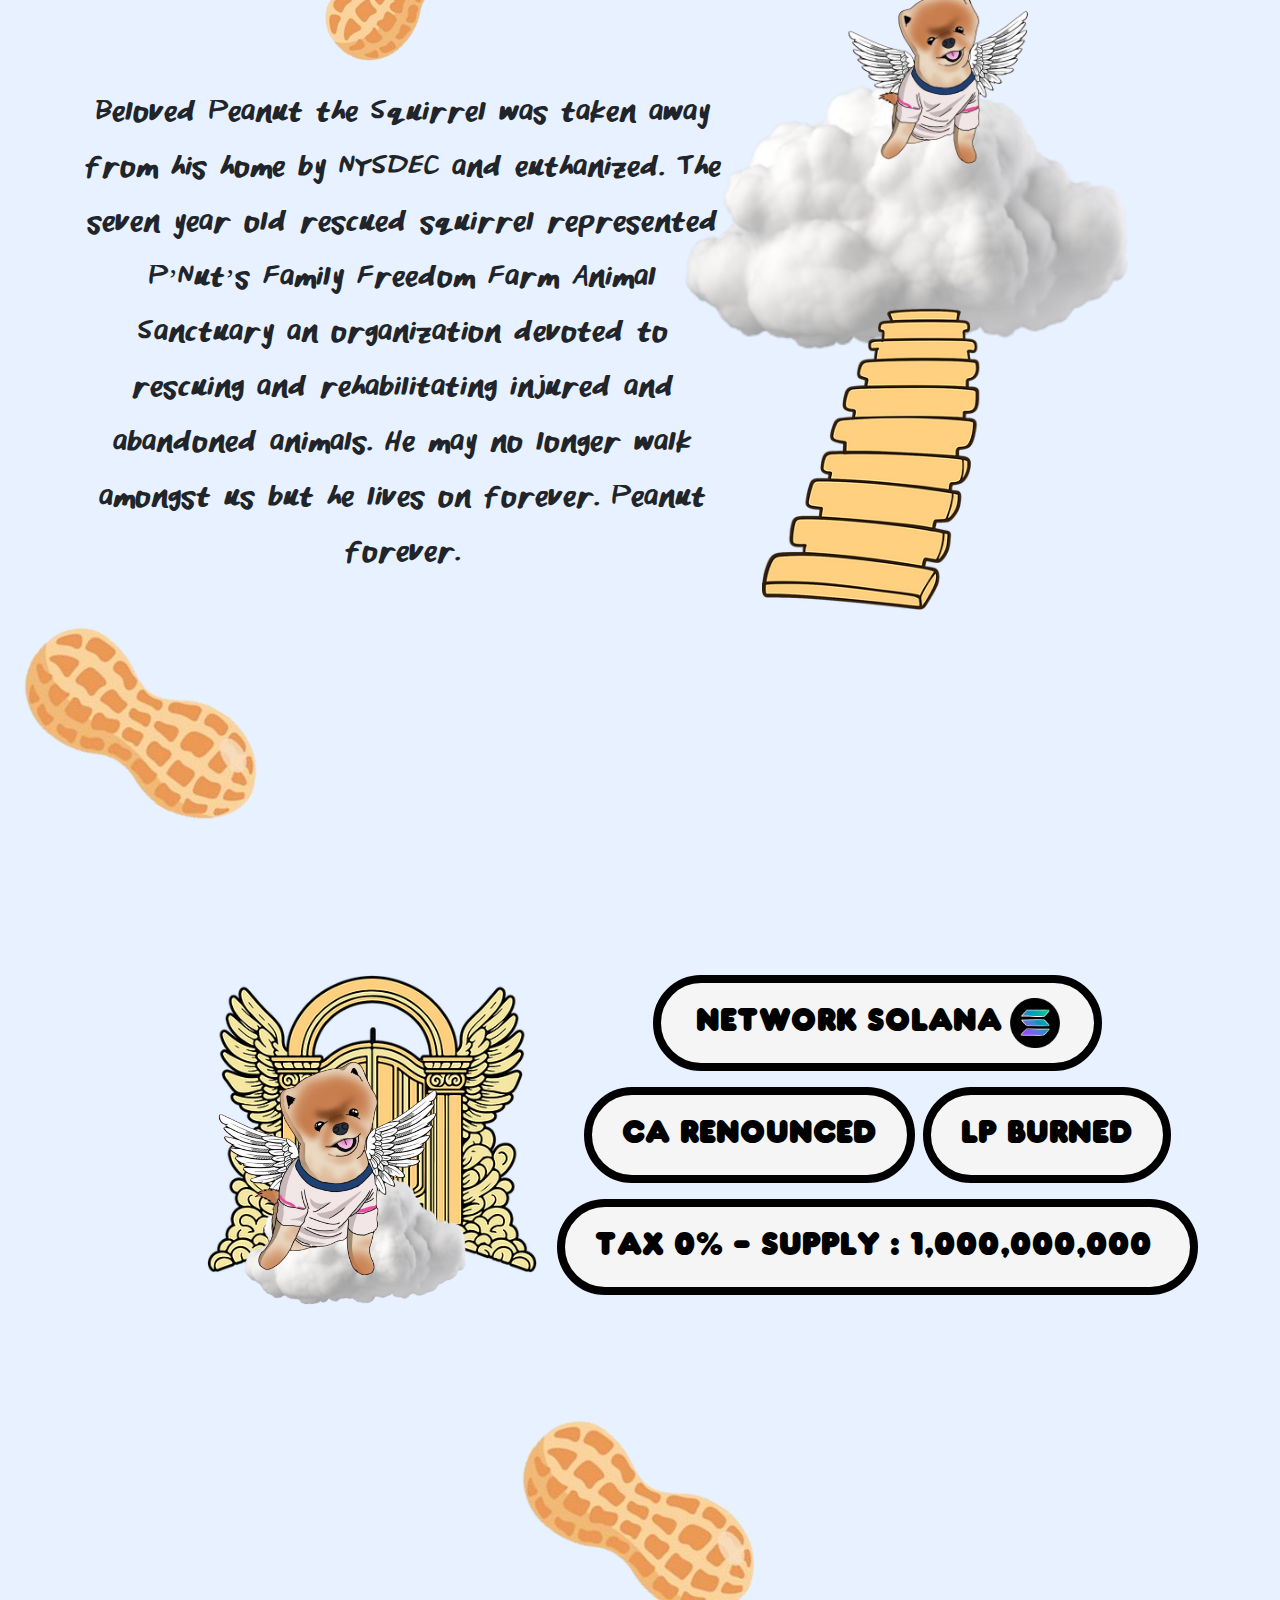
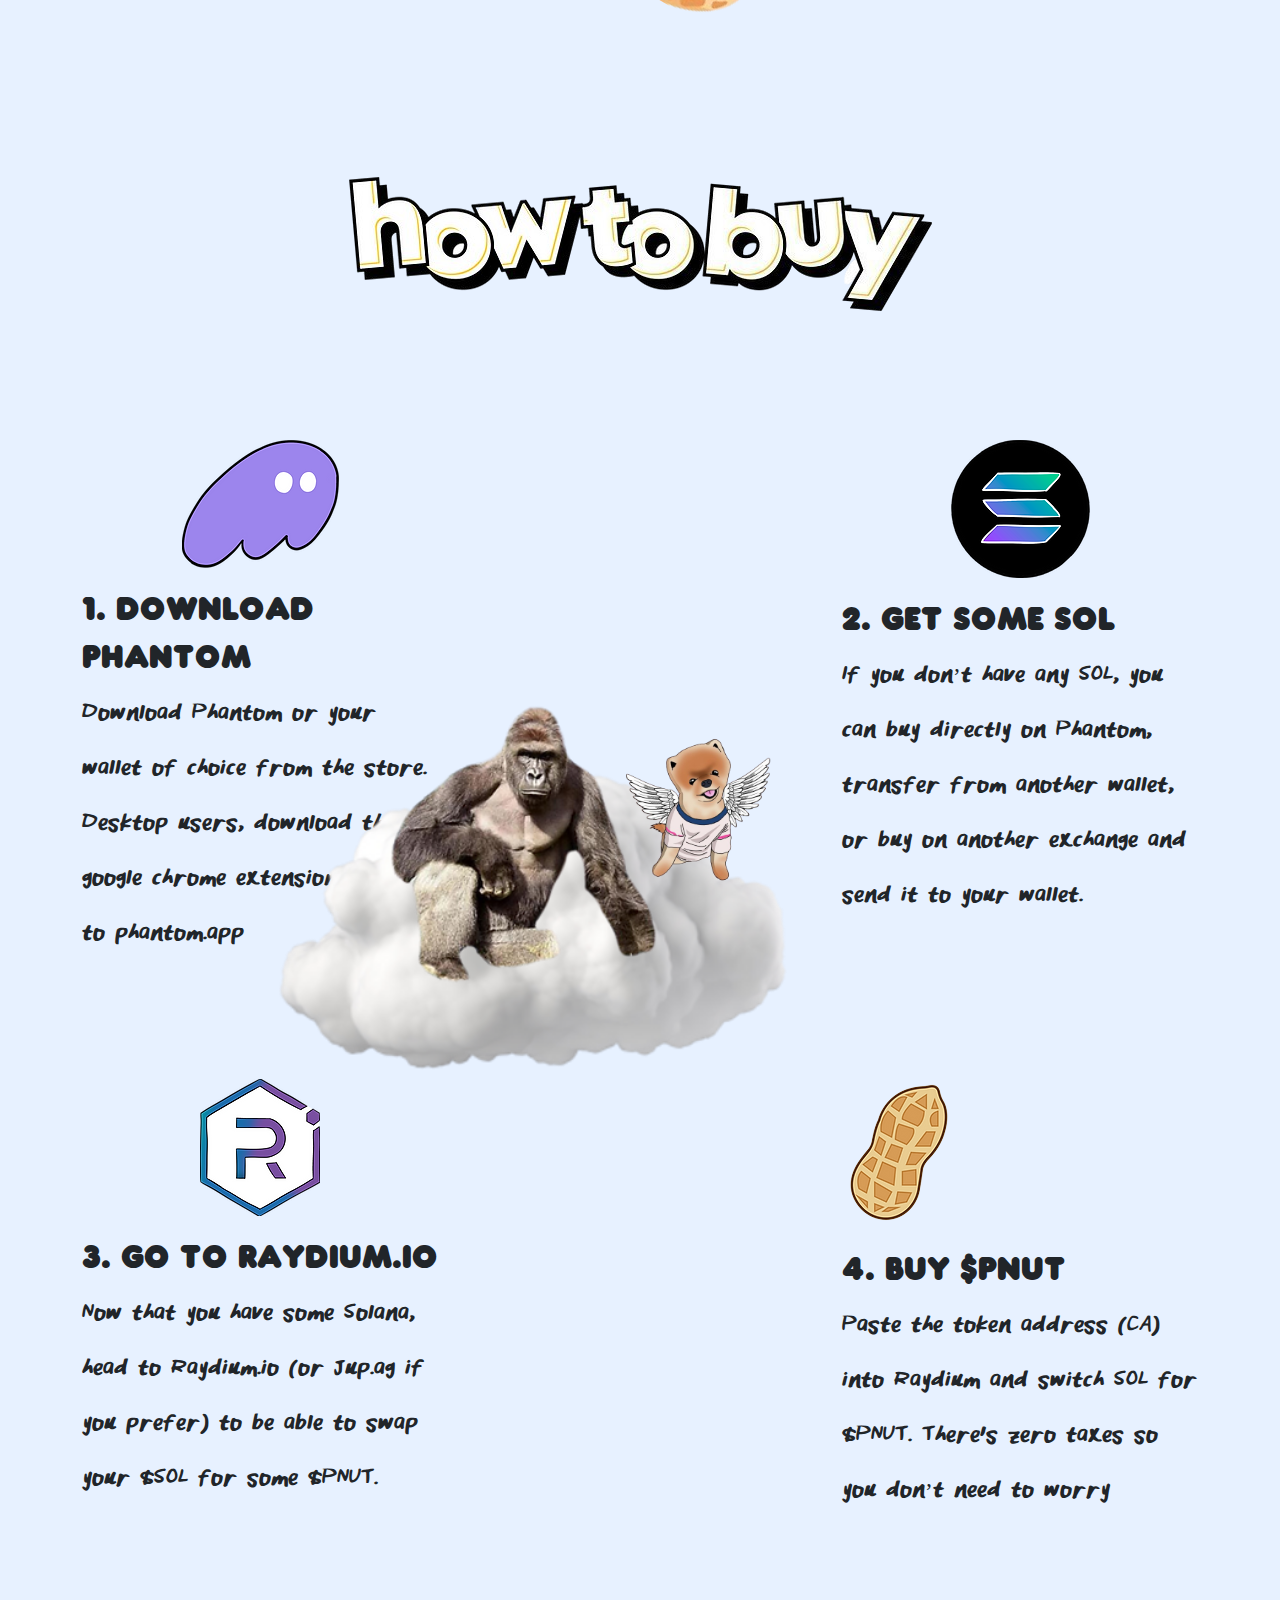
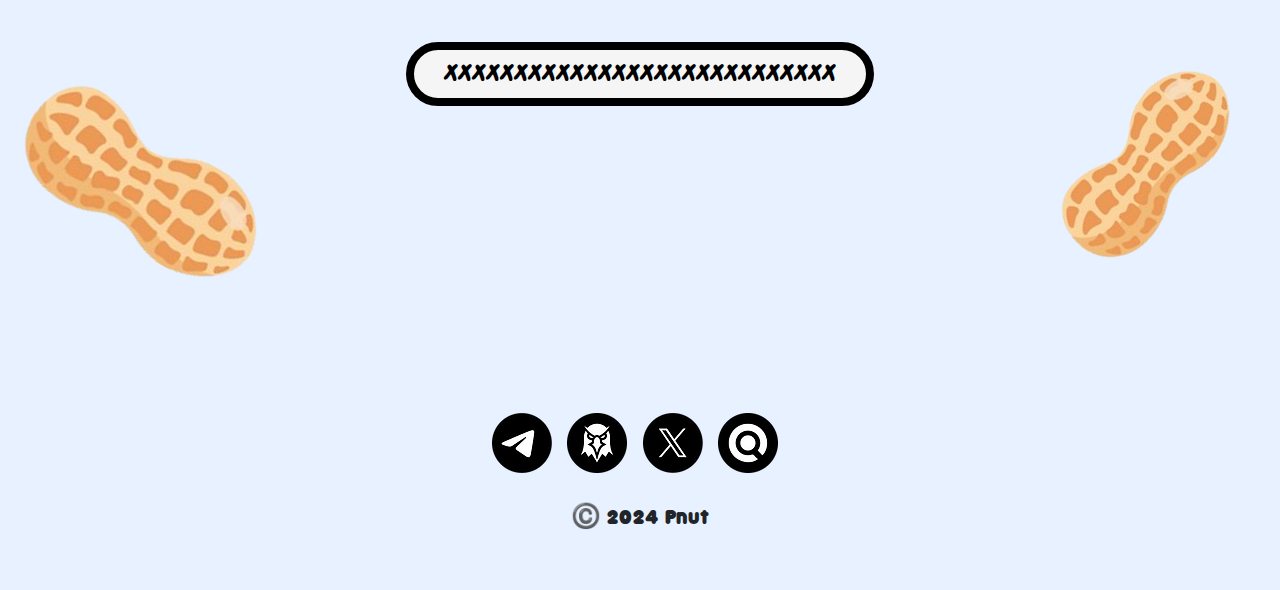
==== commit c0145a92: "new logo" ====
--- a/index.html
+++ b/index.html
@@ -169,7 +169,7 @@
           <div>
             <img class="throne" src="./iamges/assets/asset 20.png" alt="" />
             <img class="cloud-tkn" src="./iamges/assets/asset 45.png" alt="" />
-            <img class="pnut-tkn" src="./iamges/assets/asset 22.png" alt="" />
+            <img class="pnut-tkn" src="./iamges/assets/asset 9.png" alt="" />
           </div>
         </div>
         <div class="col-md-7">
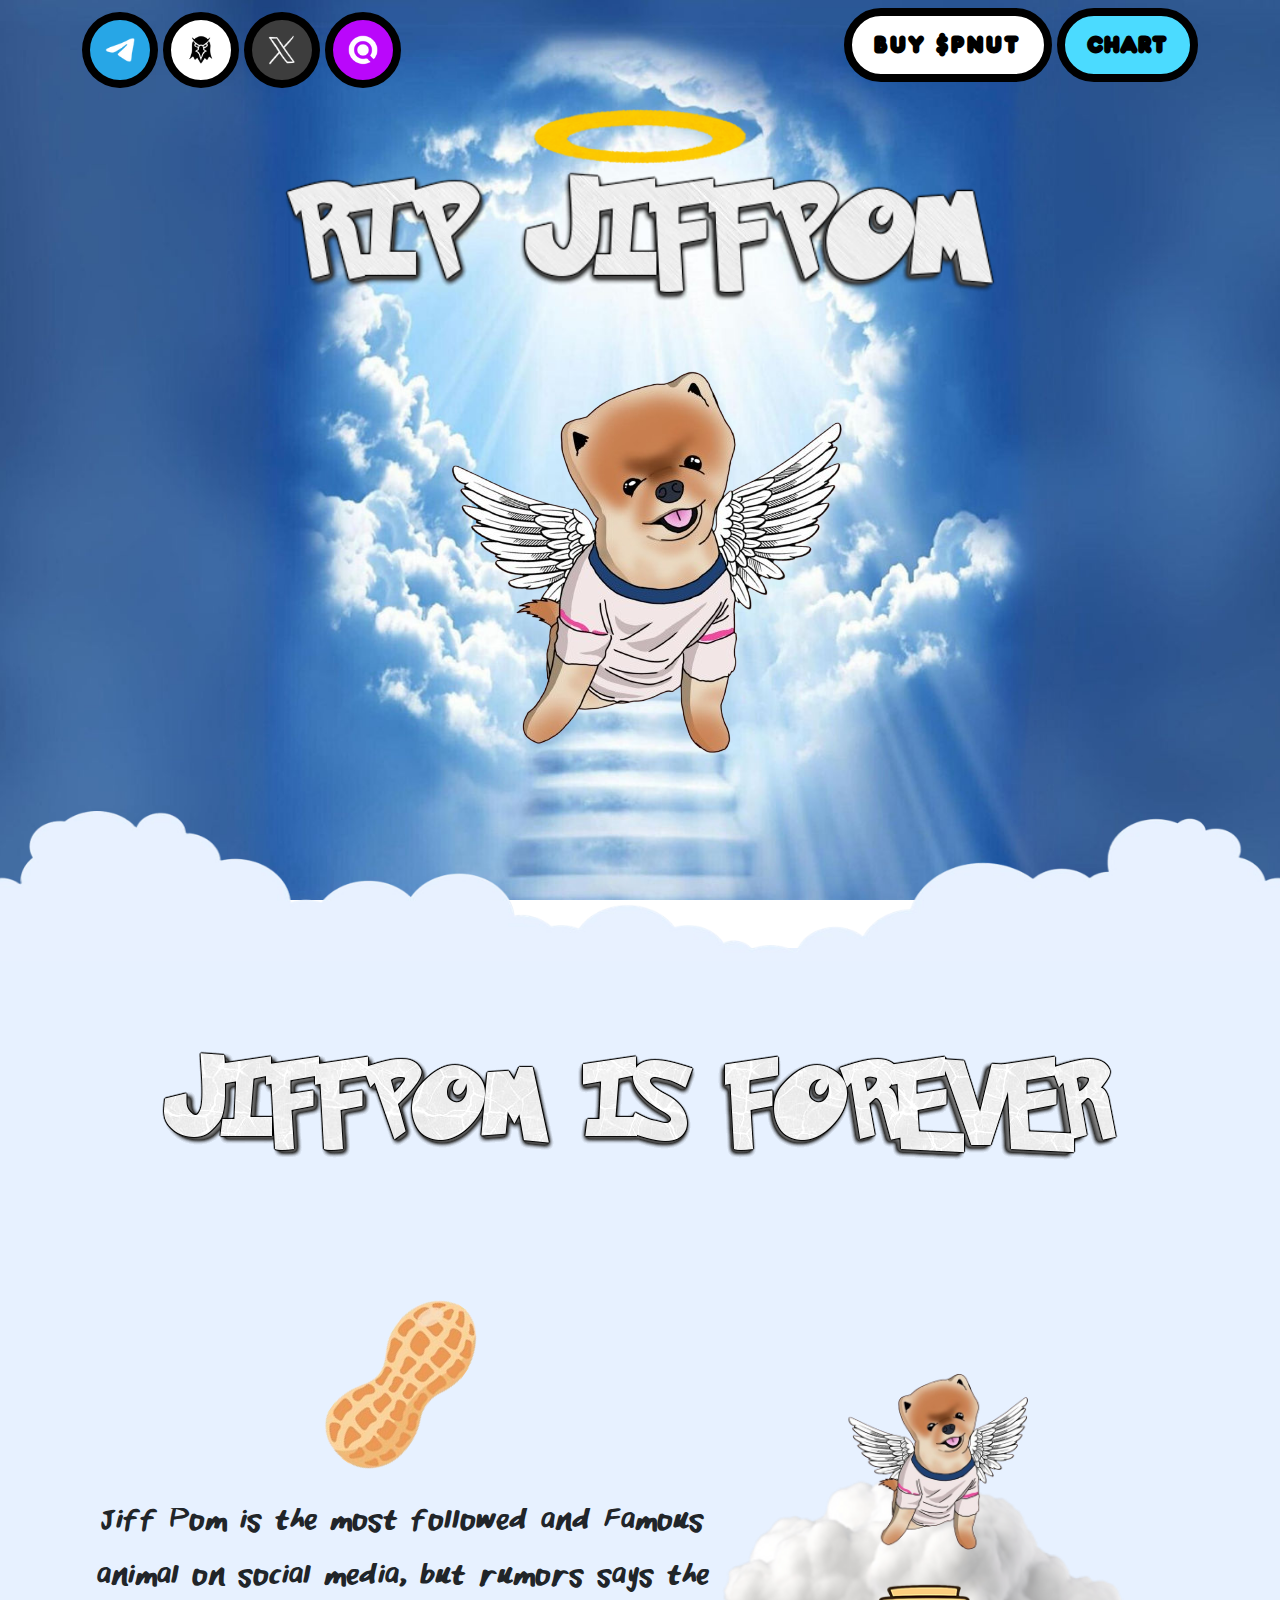
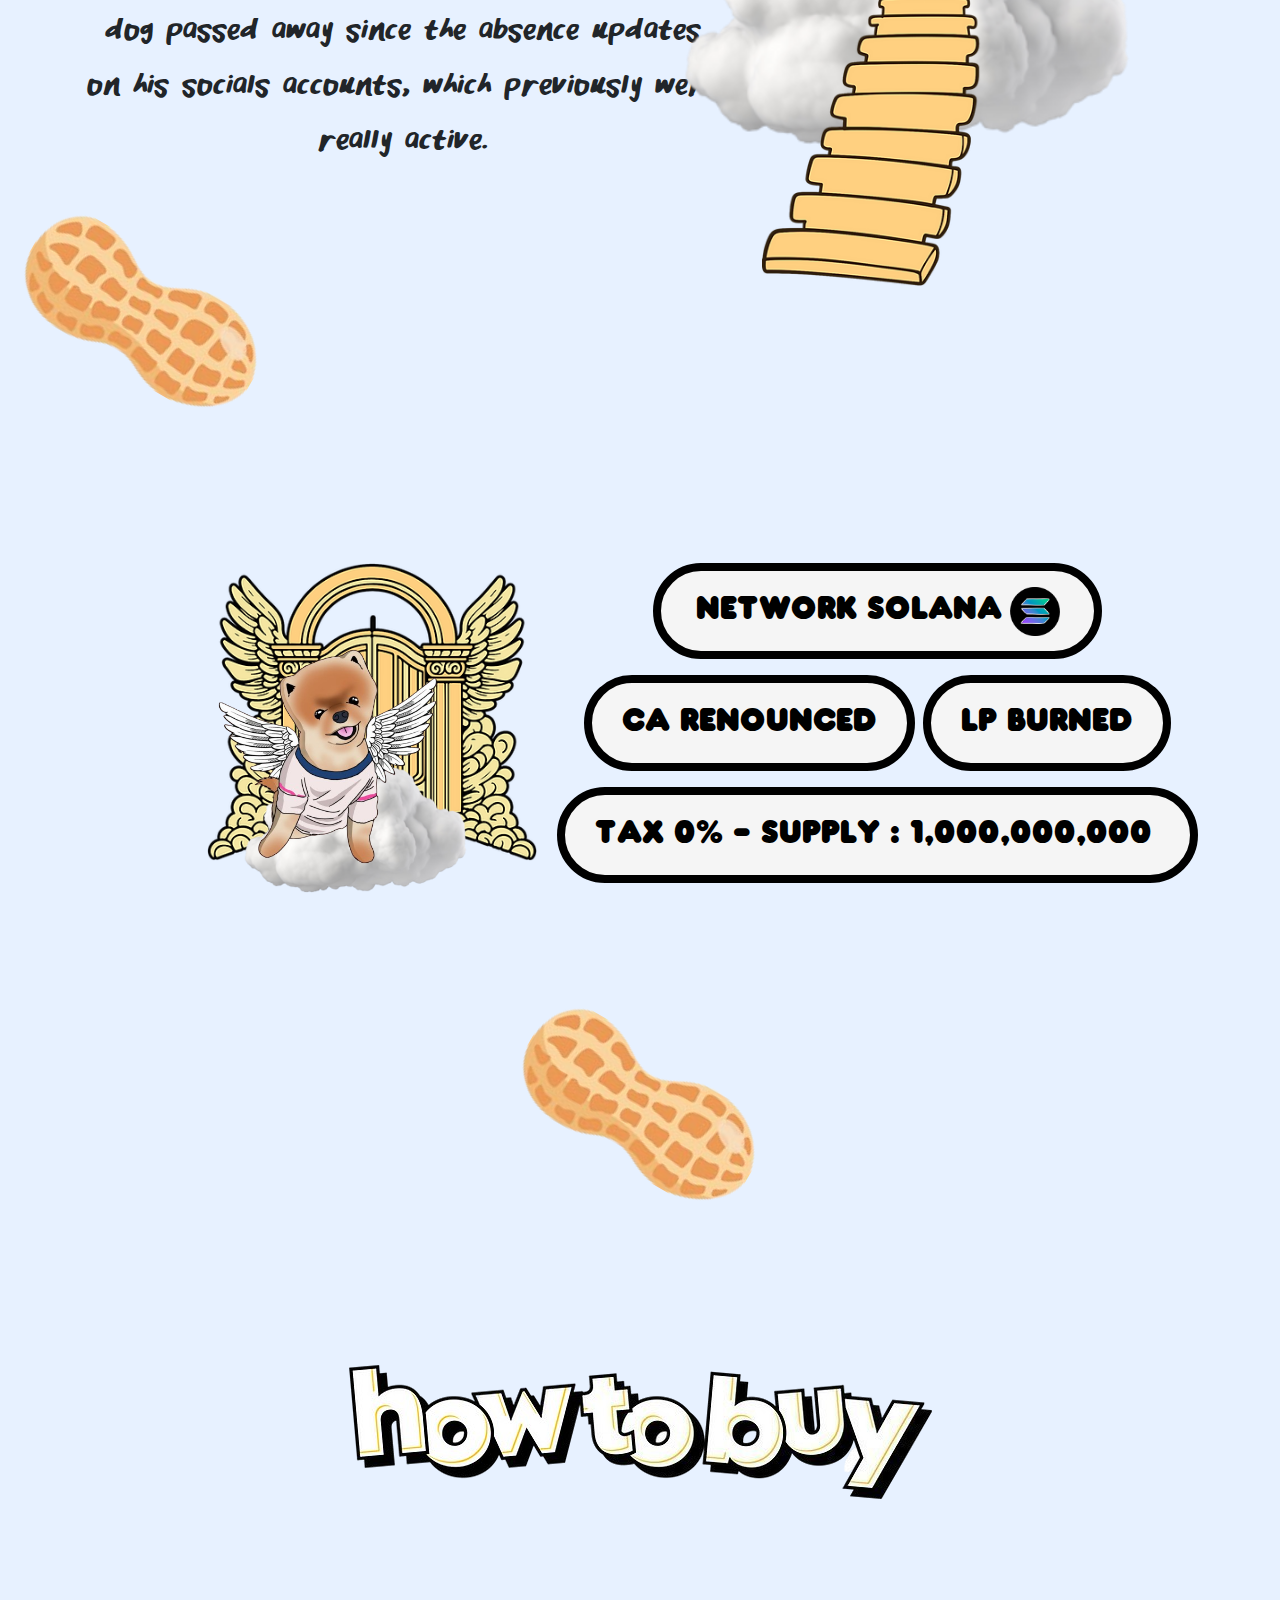
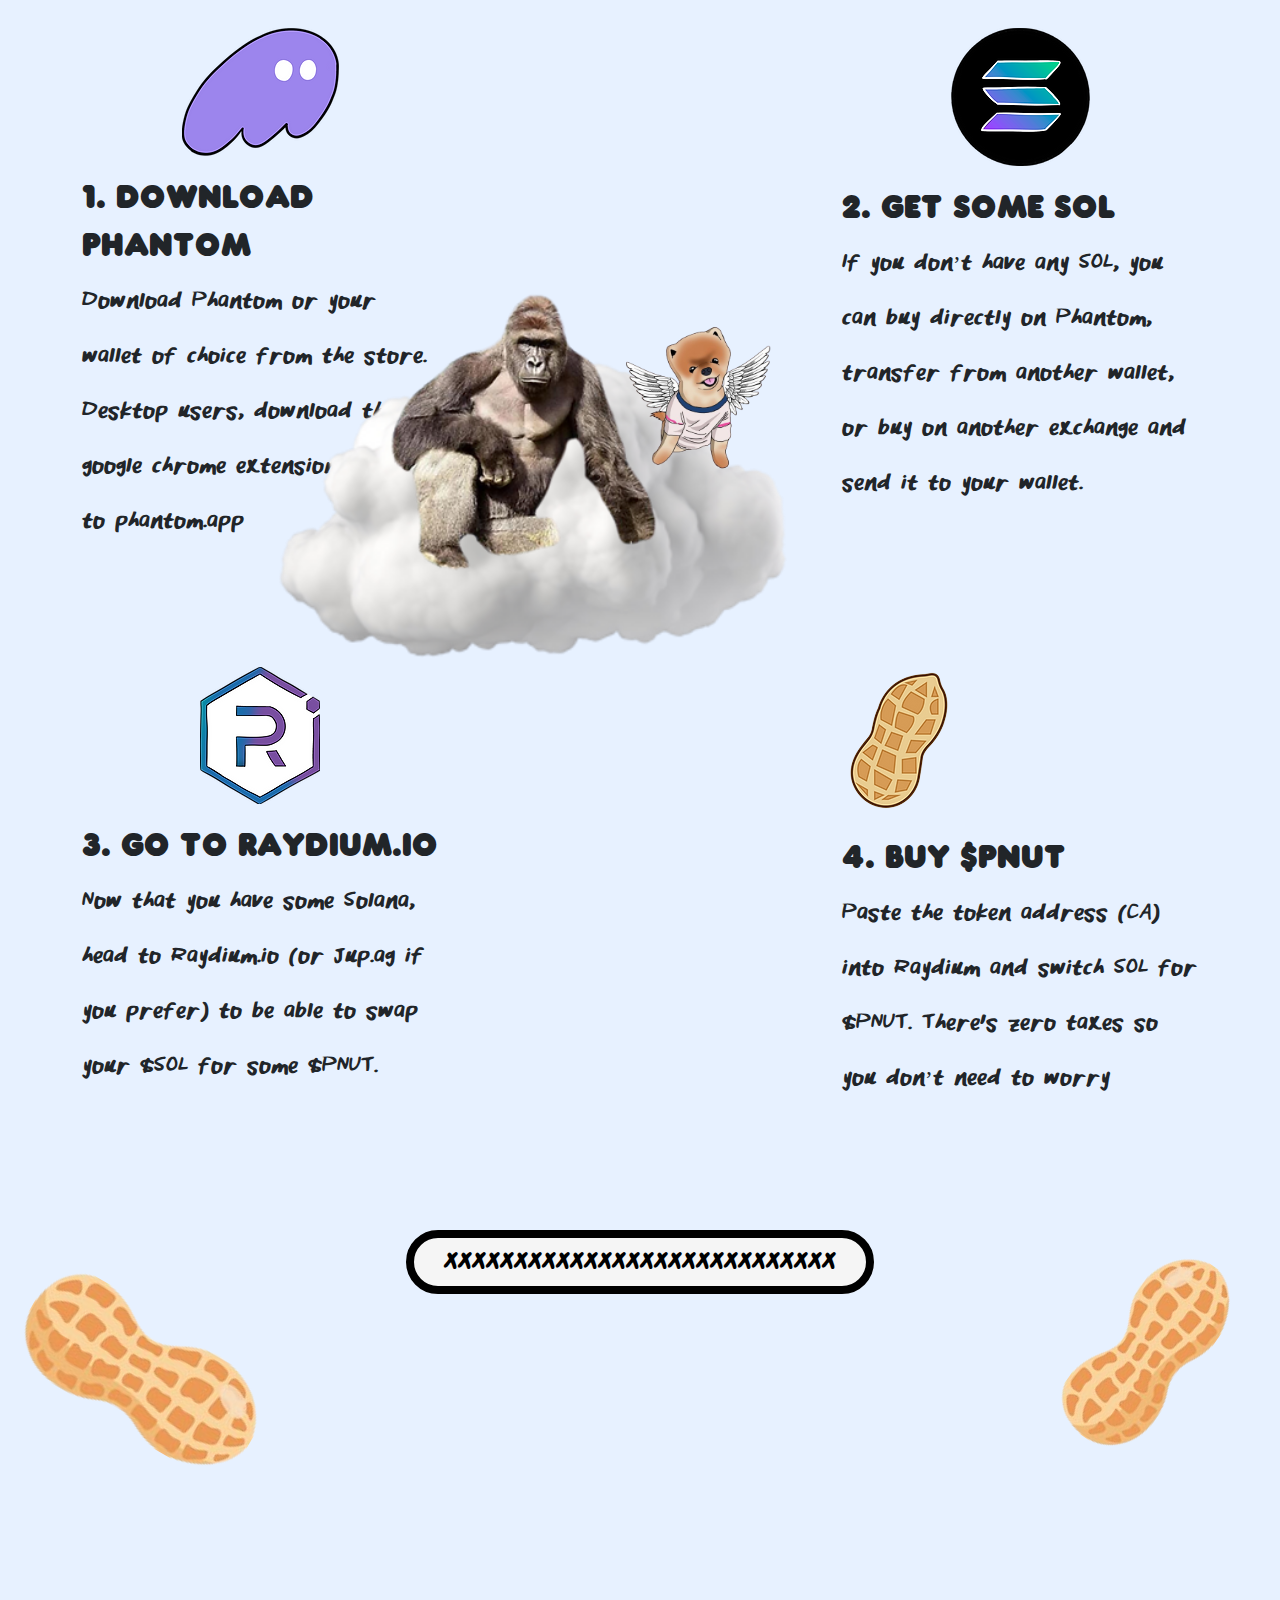
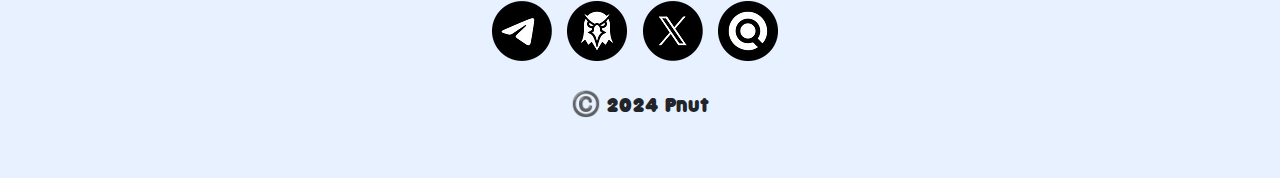
==== commit 9520e6e4: "content and logo" ====
--- a/index.html
+++ b/index.html
@@ -117,7 +117,7 @@
         <img src="./iamges/assets/asset 11.png" alt="Logo" class="img-fluid img-11" />
       </div>
       <div>
-        <img src="./iamges/assets/asset 10.png" alt="Another Image" class="img-fluid img-10" />
+        <img src="./iamges/assets/RIP-JIFFPOM.png" alt="Another Image" class="img-fluid img-10" />
       </div>
       <div>
         <img src="./iamges/assets/asset 9.png" alt="Another Image" class="img-fluid img-9" />
@@ -127,10 +127,11 @@
 
   <!-- about section -->
 
-  <img class="clouddy" style="margin-top: -200px; width: 100%; height: 150px; max-width: 100%;" src="./iamges/assets/couldd.png" alt="">
+  <img class="clouddy" style="margin-top: -200px; width: 100%; height: 150px; max-width: 100%;"
+    src="./iamges/assets/couldd.png" alt="">
   <section style="background: #e7f1ff; margin-top: -50px;">
     <div style="text-align: center; padding: 100px">
-      <img style="max-width: 100%" src="./iamges/assets/asset 15.png" alt="" />
+      <img style="max-width: 100%" src="./iamges/assets/JIFFPOM-IS-FOREVER.png" alt="" />
     </div>
     <div class="container mt-3">
       <div class="row abt-div custom-gap d-flex align-items-center">
@@ -140,12 +141,8 @@
             <img class="para-image mt-2" src="./iamges/assets/nut.png" alt="" />
           </div>
           <p class="para mt-3">
-            Beloved Peanut the Squirrel was taken away from his home by NYSDEC
-            and euthanized. The seven year old rescued squirrel represented
-            P’Nut’s Family Freedom Farm Animal Sanctuary an organization
-            devoted to rescuing and rehabilitating injured and abandoned
-            animals. He may no longer walk amongst us but he lives on forever.
-            Peanut forever.
+            Jiff Pom is the most followed and Famous animal on social media, but rumors says the dog passed away since
+            the absence updates on his socials accounts, which previously were really active.
           </p>
         </div>
         <!-- Right Column (Image) -->
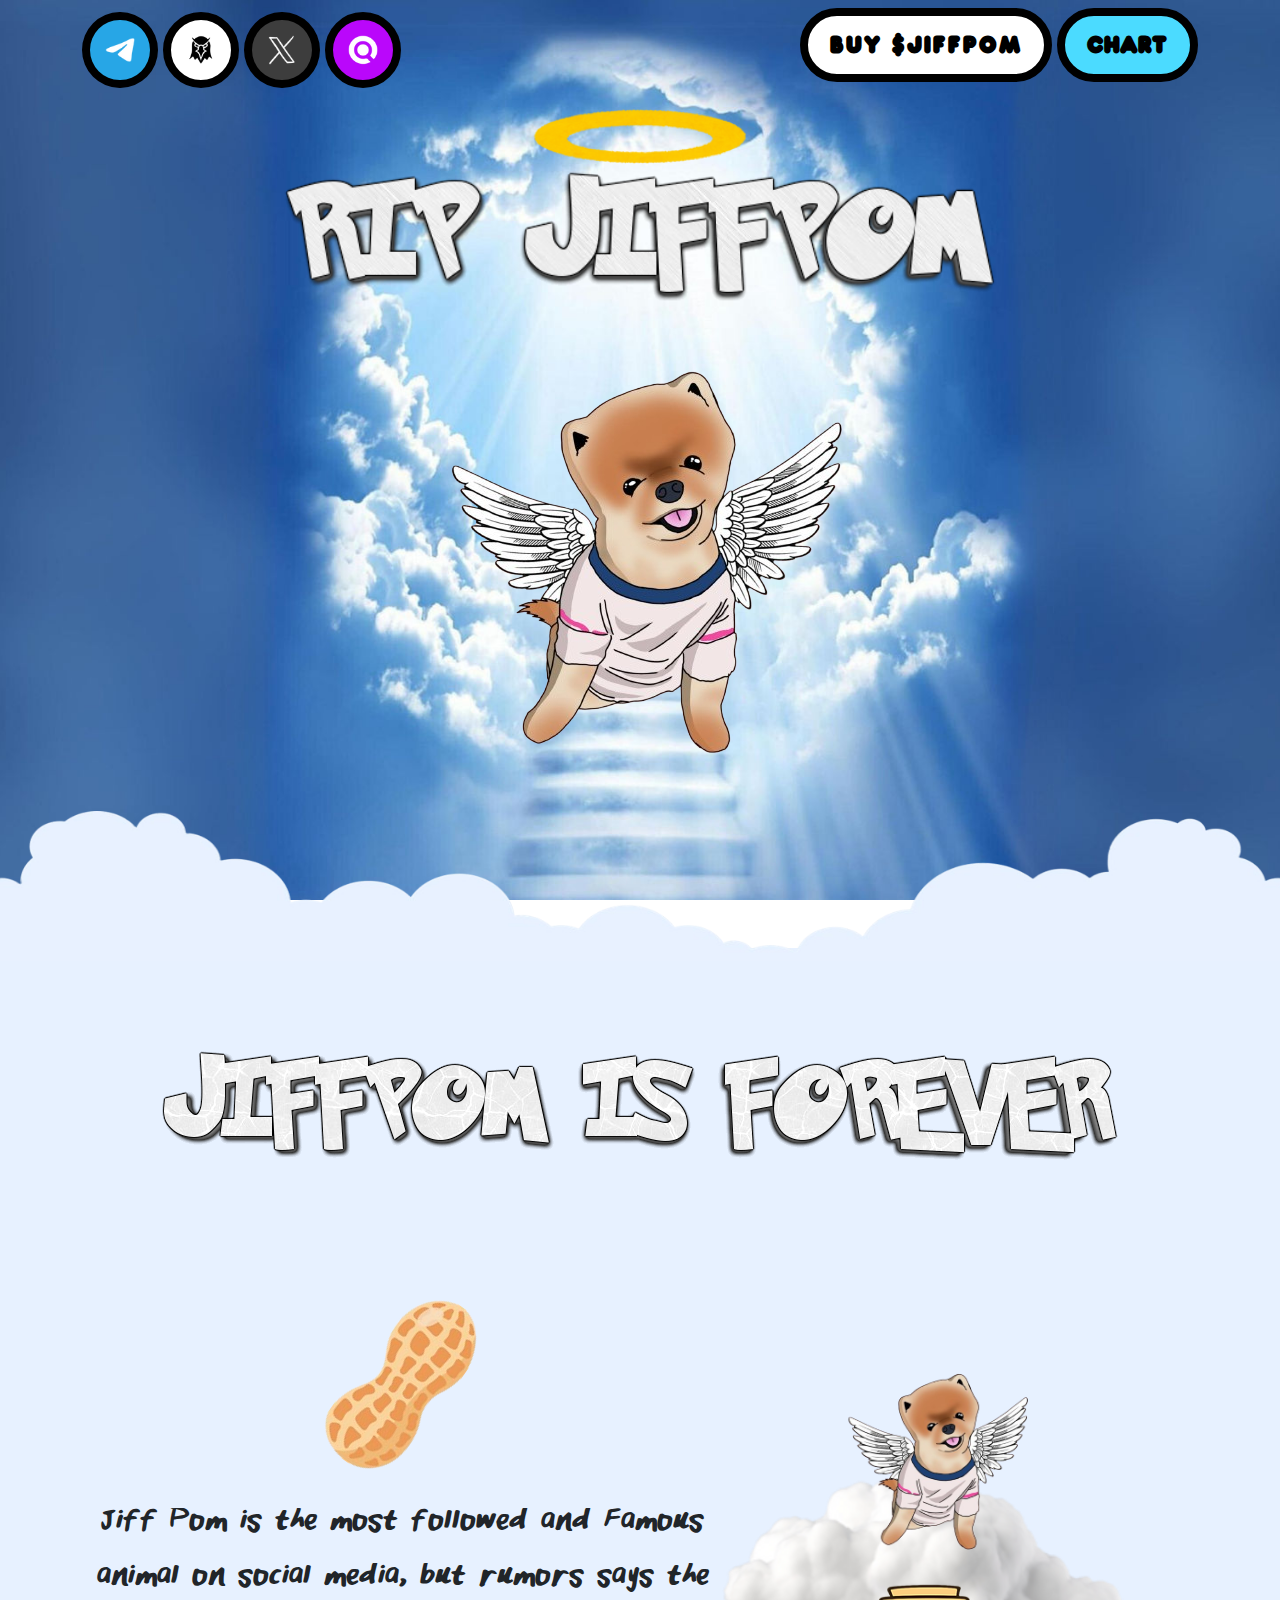
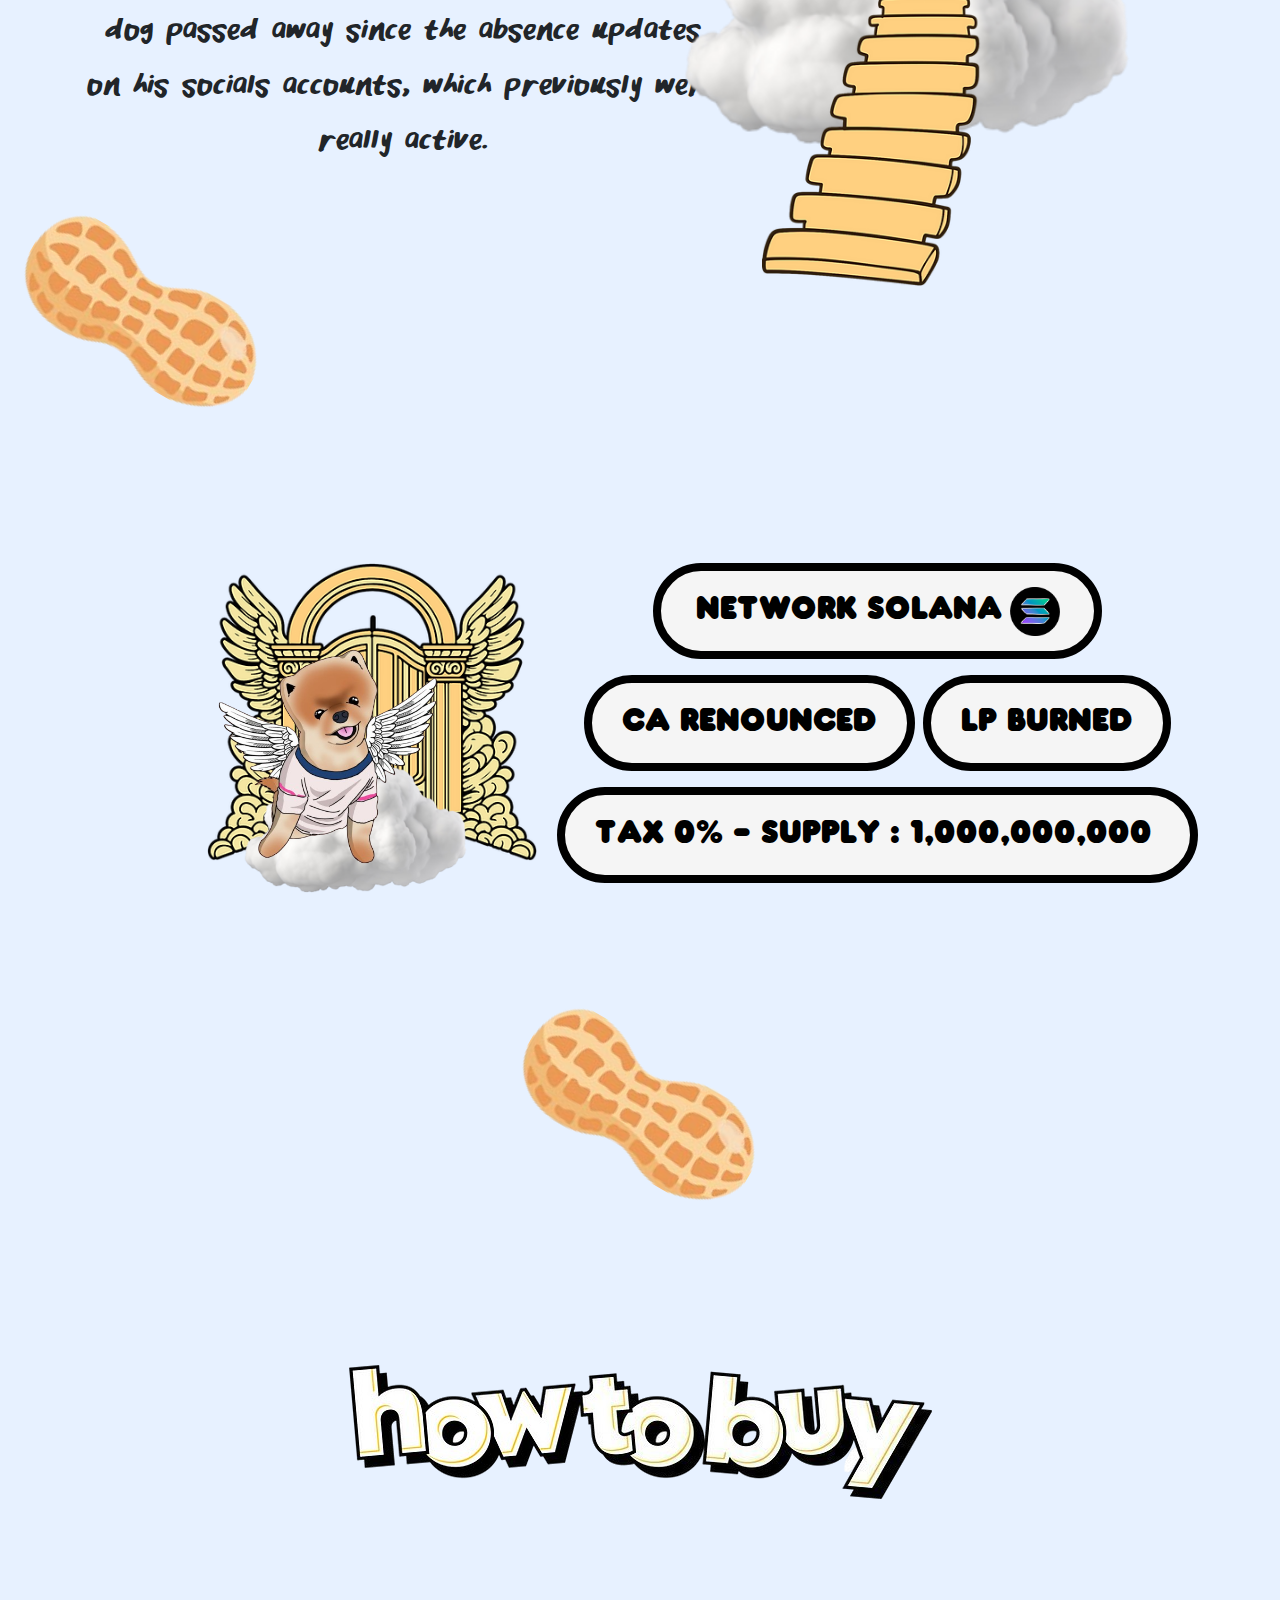
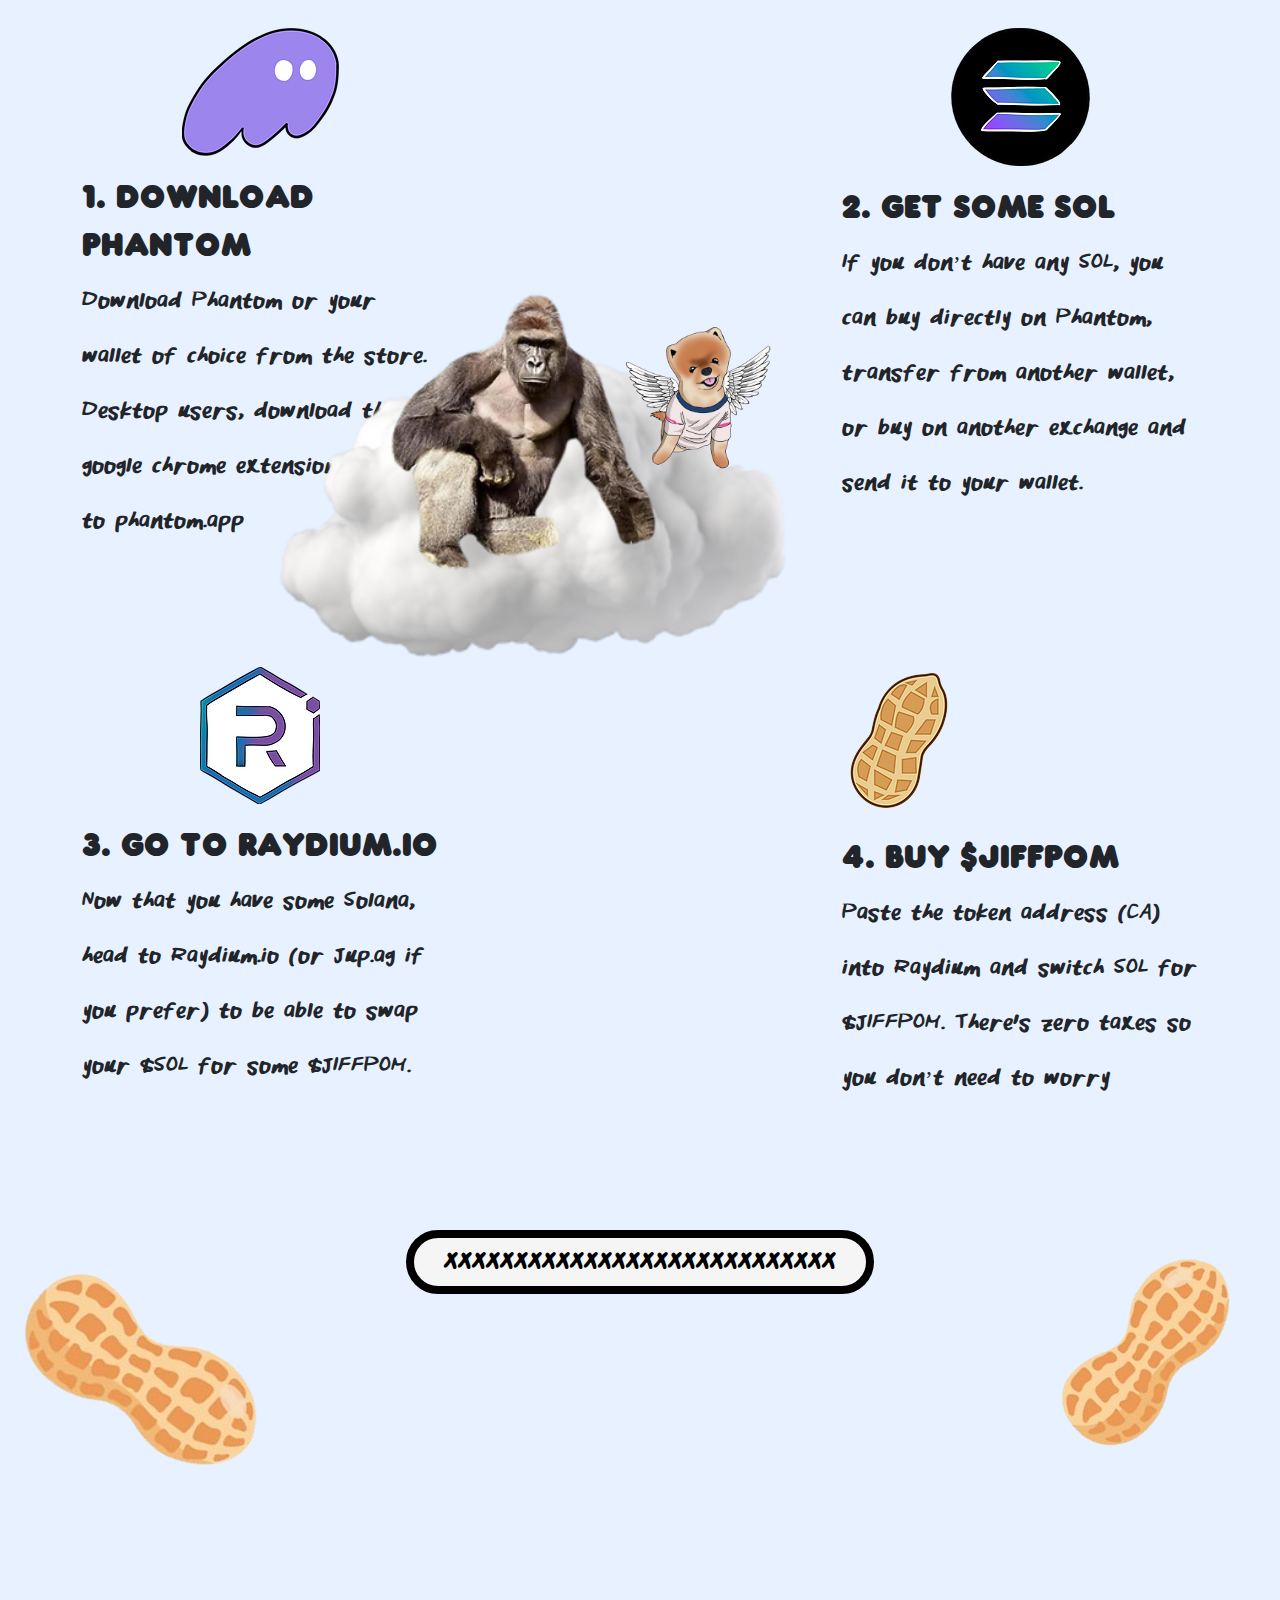
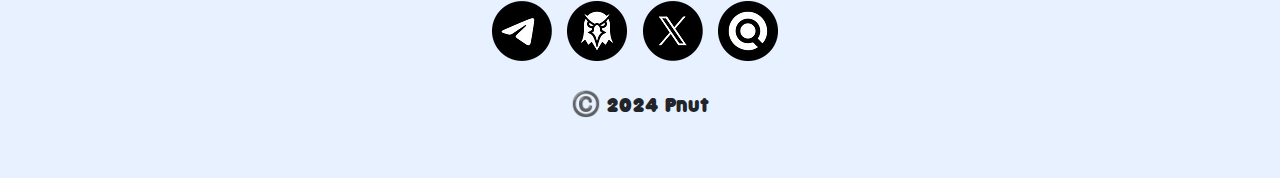
==== commit 1ad350ef: "ticker" ====
--- a/index.html
+++ b/index.html
@@ -92,7 +92,7 @@
                   margin-left: 5px;
                   font-family: 'Franx';
                   margin-bottom: 10px;
-                " class="nav-link" href="buylink">BUY $PNUT</a>
+                " class="nav-link" href="buylink">BUY $JIFFPOM</a>
           </li>
           <li class="nav-item">
             <a style="
@@ -248,7 +248,7 @@
               <h1>3. GO TO RAYDIUM.IO</h1>
               <p class="buy-para">
                 Now that you have some Solana, head to Raydium.io (or Jup.ag
-                if you prefer) to be able to swap your $SOL for some $PNUT.
+                if you prefer) to be able to swap your $SOL for some $JIFFPOM.
               </p>
             </div>
           </div>
@@ -260,10 +260,10 @@
               <img src="./iamges/assets/asset 44.png" alt="" />
             </figure>
             <div>
-              <h1 style="font-family: 'Franx'">4. BUY $PNUT</h1>
+              <h1 style="font-family: 'Franx'">4. BUY $JIFFPOM</h1>
               <p class="buy-para">
                 Paste the token address (CA) into Raydium and switch SOL for
-                $PNUT. There's zero taxes so you don’t need to worry
+                $JIFFPOM. There's zero taxes so you don’t need to worry
               </p>
             </div>
           </div>
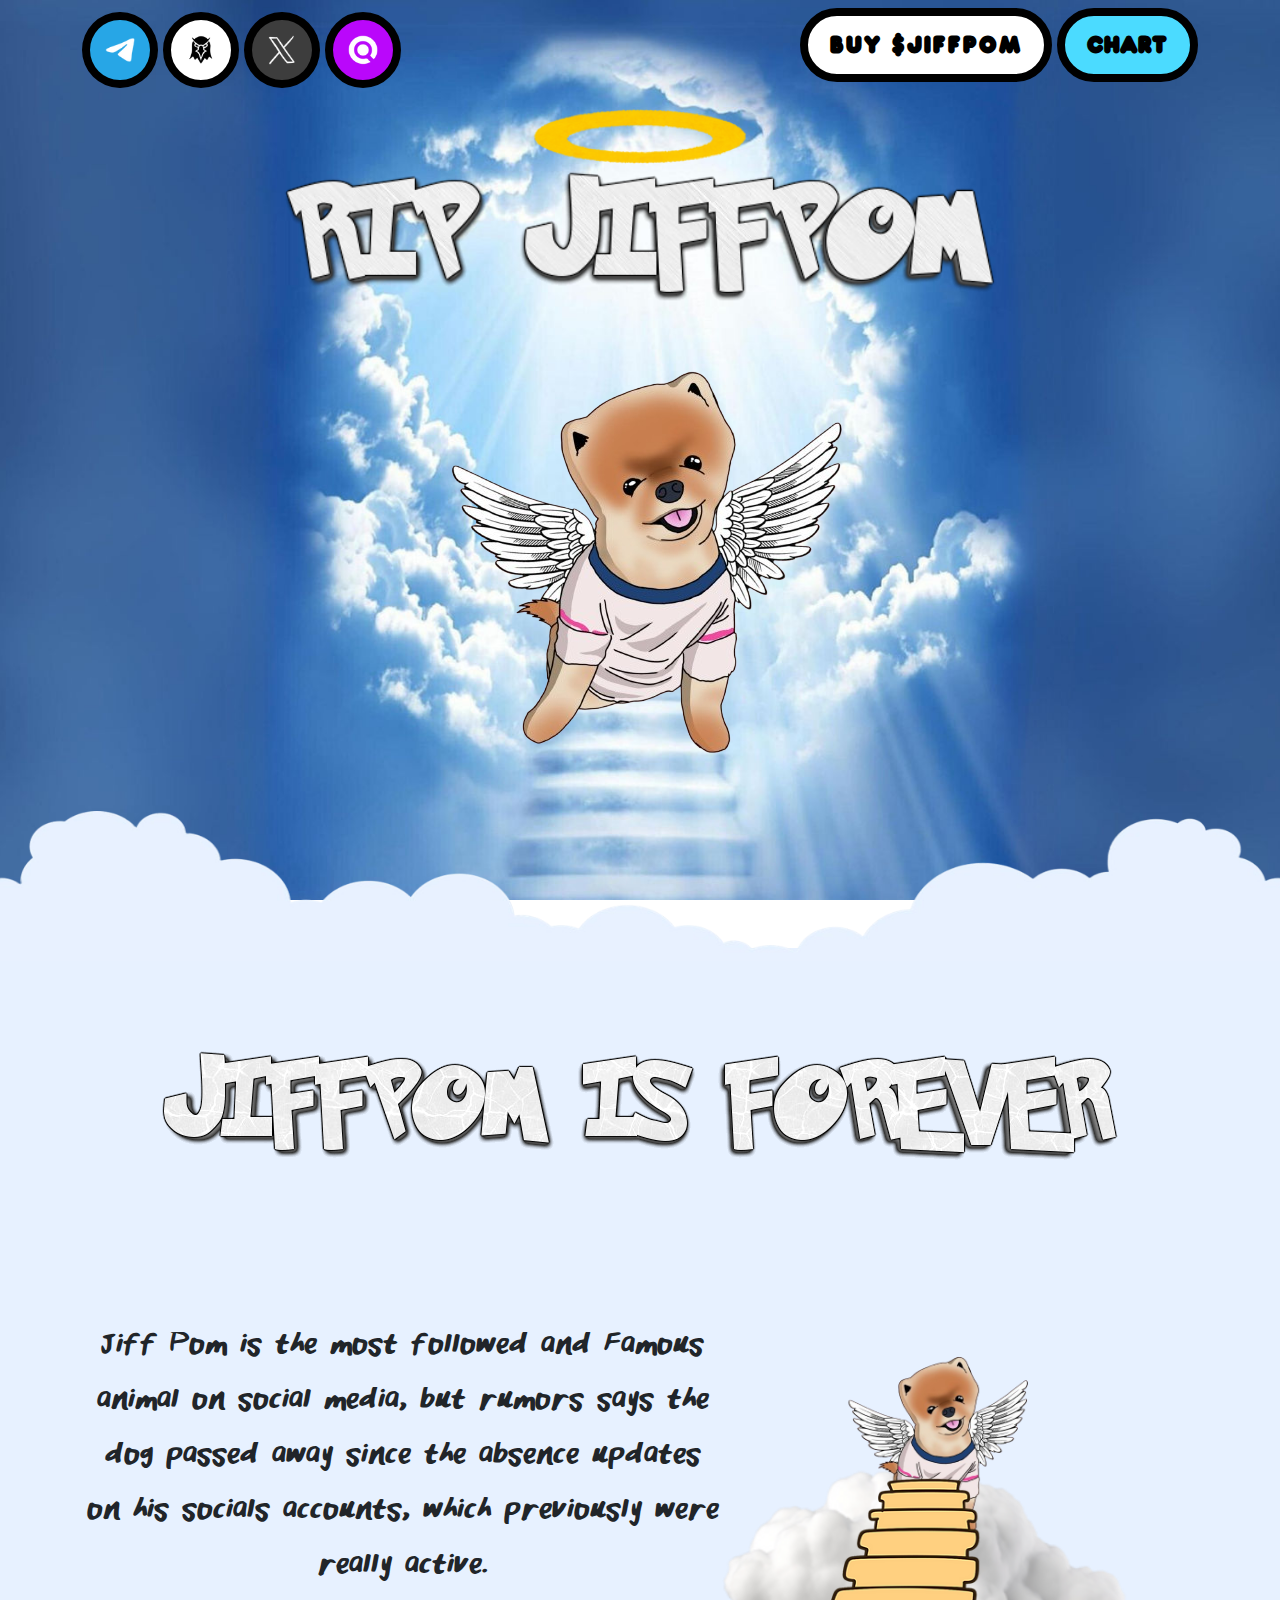
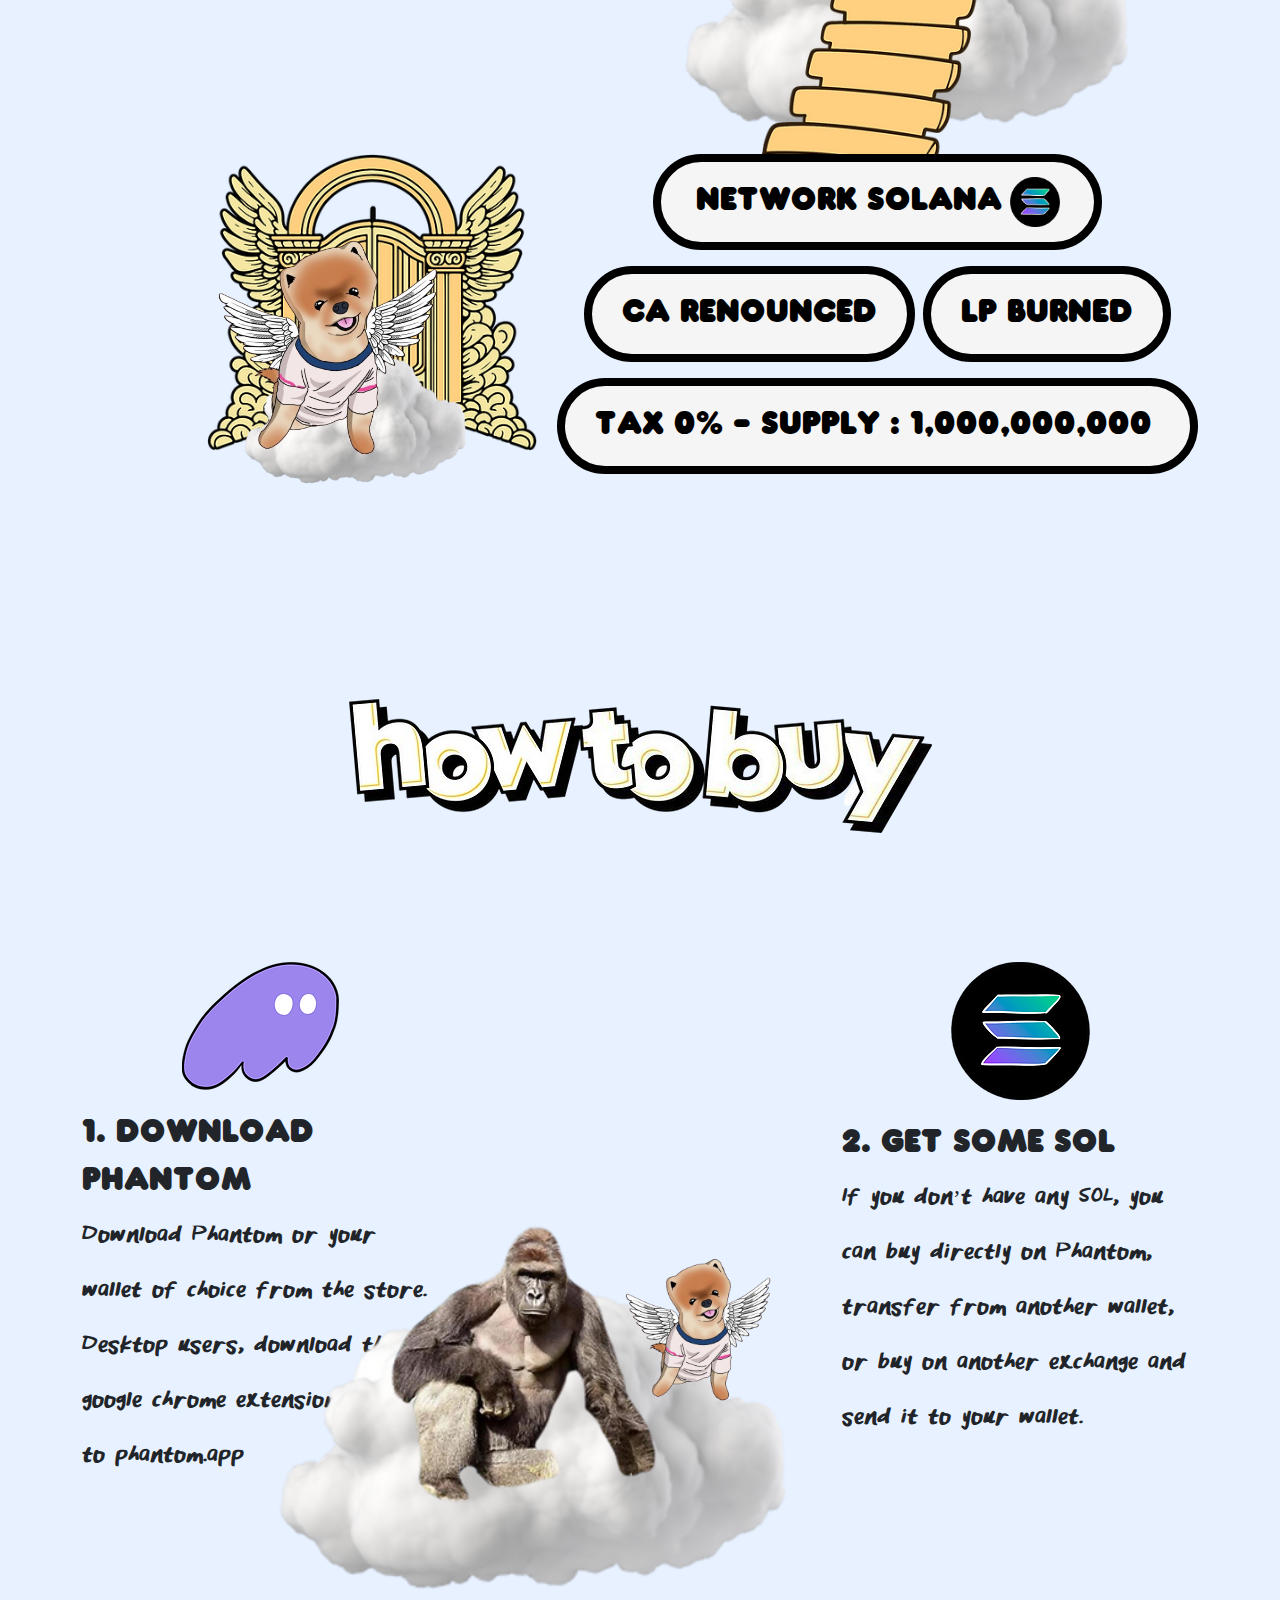
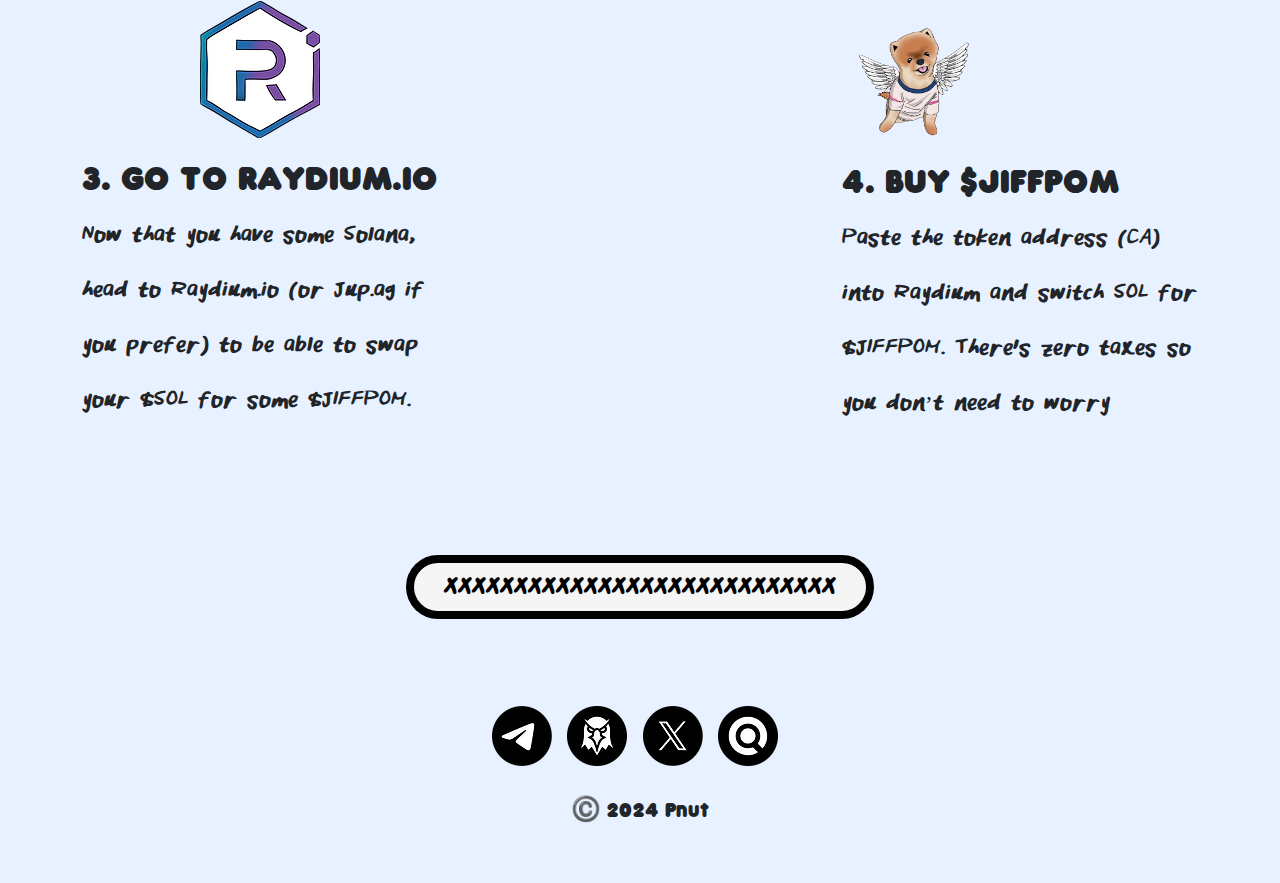
==== commit 11dcf81e: "Add files via upload" ====
--- a/index.html
+++ b/index.html
@@ -138,7 +138,7 @@
         <!-- Left Column (Paragraph) -->
         <div class="col-md-7">
           <div style="text-align: center">
-            <img class="para-image mt-2" src="./iamges/assets/nut.png" alt="" />
+            <img class="para-image mt-2" src="./iamges/ren (1).png" alt="" />
           </div>
           <p class="para mt-3">
             Jiff Pom is the most followed and Famous animal on social media, but rumors says the dog passed away since
@@ -157,7 +157,7 @@
     </div>
 
     <div class="container">
-      <img class="nut-img" src="./iamges/assets/nut.png" alt="" />
+      <img class="nut-img" src="./iamges/ren (2).png" alt="" />
     </div>
 
     <div style="margin-top: 120px" class="container">
@@ -194,7 +194,7 @@
     </div>
 
     <center class="mt-5">
-      <img class="nut-img mt-5" src="./iamges/assets/nut.png" alt="" />
+      <img class="nut-img mt-5" src="./iamges/ren (3).png" alt="" />
     </center>
 
     <div style="text-align: center; padding: 100px">
@@ -257,7 +257,7 @@
         <div class="col-md-4">
           <div>
             <figure>
-              <img src="./iamges/assets/asset 44.png" alt="" />
+              <img src="./iamges/assets/asset 9.png" style="max-width: 140px;" alt="" />
             </figure>
             <div>
               <h1 style="font-family: 'Franx'">4. BUY $JIFFPOM</h1>
@@ -279,7 +279,7 @@
     <section style="margin-top: 120px" class="container">
       <div class="row">
         <div class="col-md-3">
-          <img class="nut-img" src="./iamges/assets/nut.png" alt="" />
+          <img class="nut-img" src="./iamges/ren (4).png" alt="" />
         </div>
         <div class="col-md-6">
           <div class="text-center">
@@ -288,7 +288,7 @@
         </div>
         <div class="col-md-3">
           <div class="text-end">
-            <img class="caa-nut" src="./iamges/assets/nut.png" alt="" />
+            <img class="caa-nut" src="./iamges/ren (6).png" alt="" />
           </div>
         </div>
       </div>
--- a/style.css
+++ b/style.css
@@ -36,7 +36,6 @@
 .para-image {
   margin-top: -250px;
   width: 90px;
-  transform: rotate(35deg); /* Rotate the image by 45 degrees */
   display: inline-block; /* Ensure it respects layout */
   transition: transform 0.3s ease; /* Optional: Smooth animation for hover effects */
 }
@@ -50,7 +49,6 @@
 .nut-img {
   /* margin-top: 50px; */
   width: 120px;
-  transform: rotate(120deg); /* Rotate the image by 45 degrees */
   display: inline-block; /* Ensure it respects layout */
   transition: transform 0.3s ease; /* Optional: Smooth animation for hover effects */
 }
@@ -211,7 +209,6 @@
 
 .caa-nut {
   width: 100px;
-  transform: rotate(35deg); /* Rotate the image by 45 degrees */
   display: inline-block; /* Ensure it respects layout */
   transition: transform 0.3s ease; /* Optional: Smooth animation for hover effects */
 }
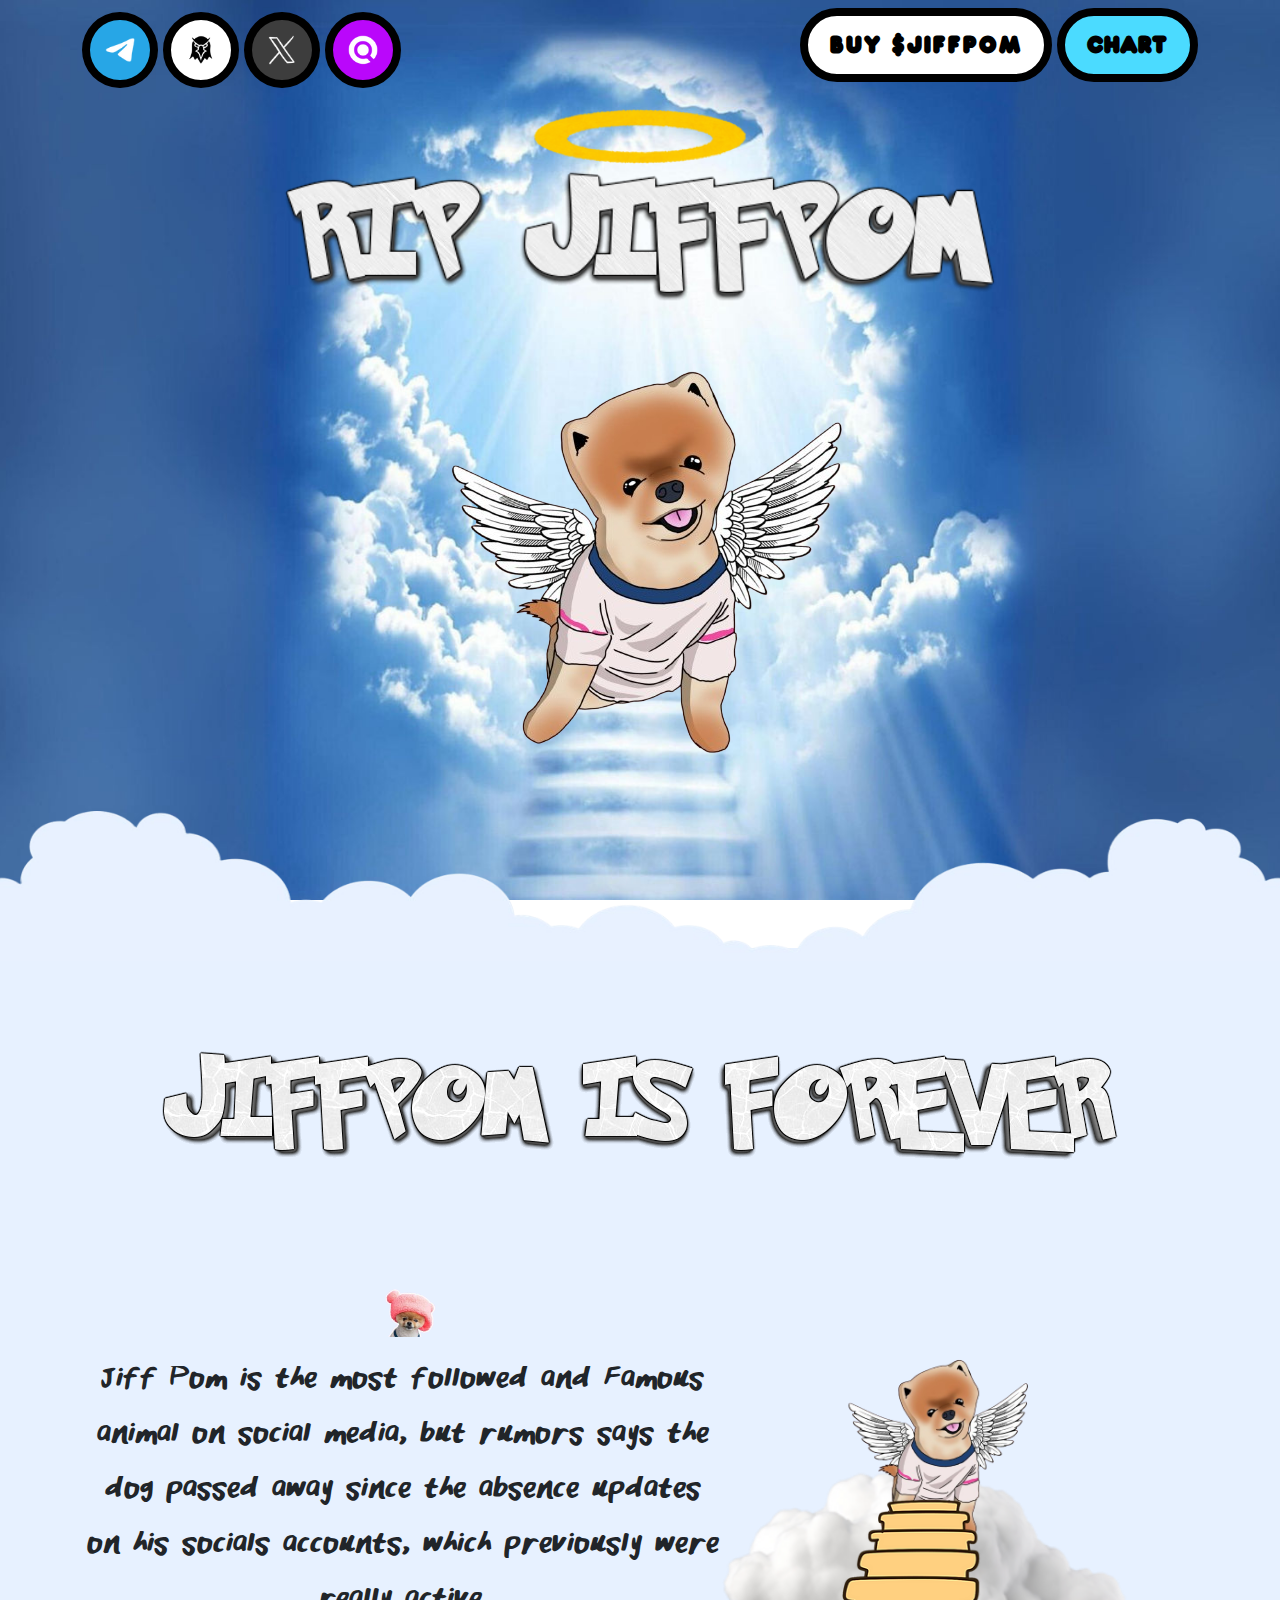
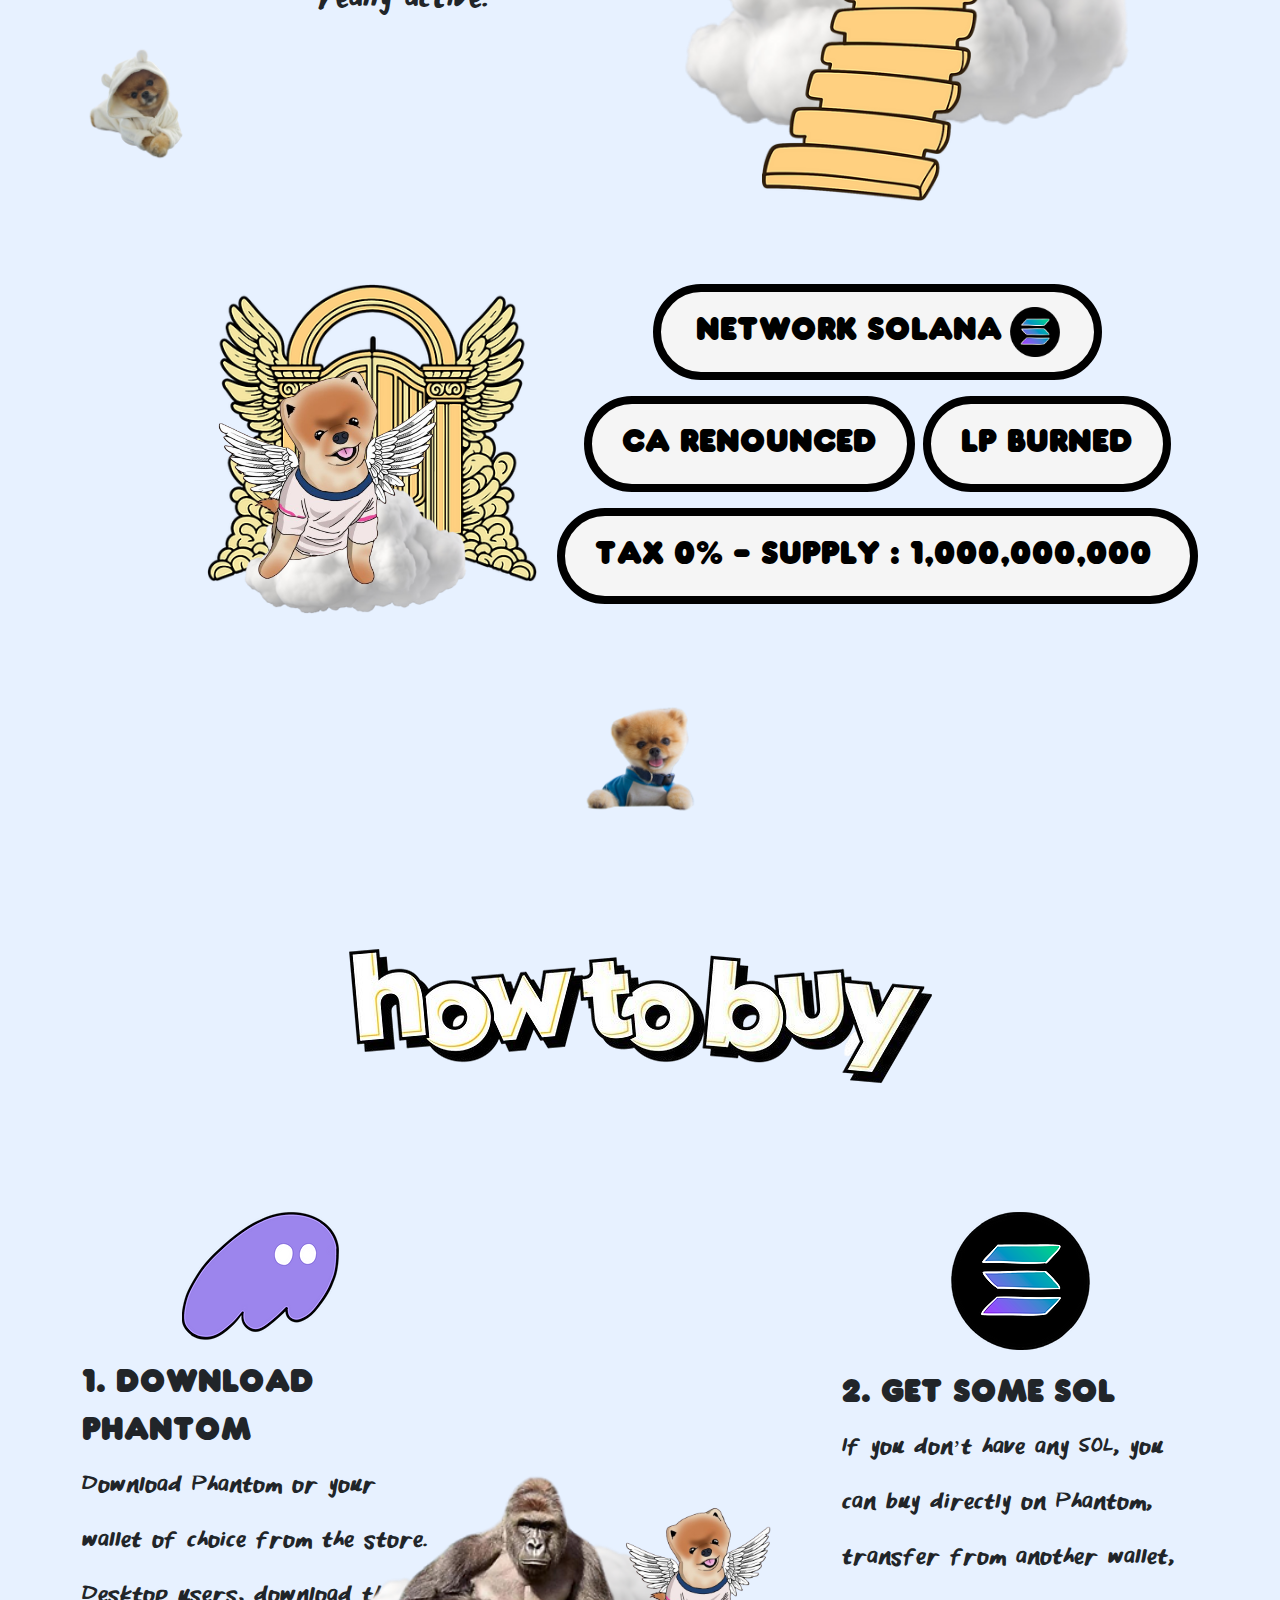
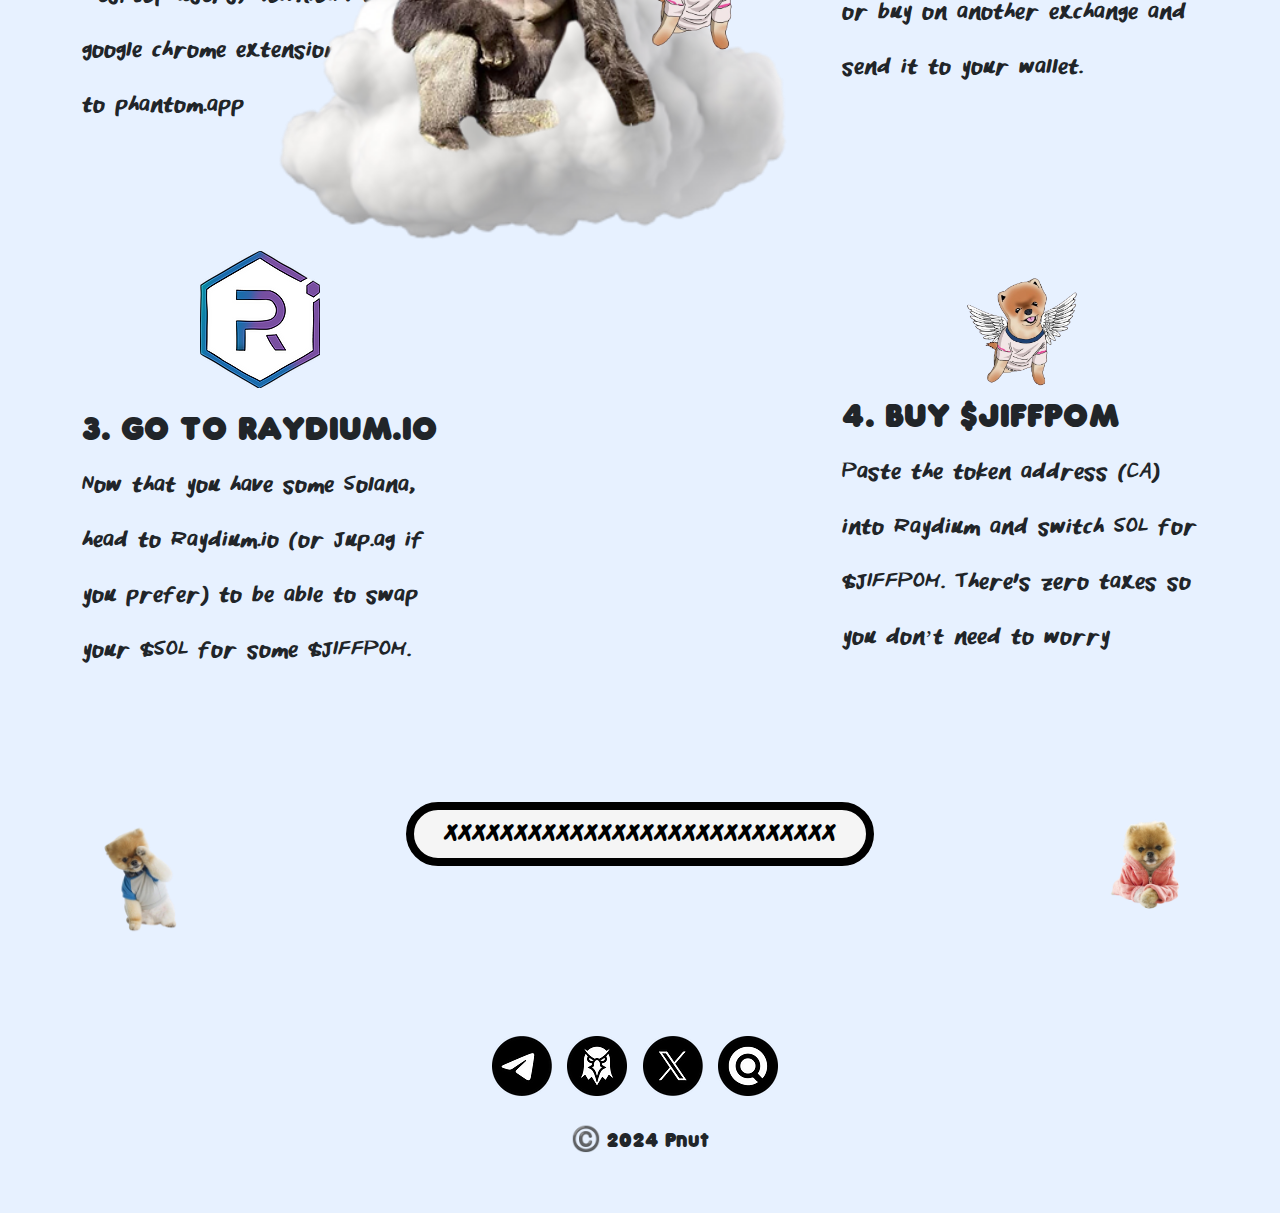
==== commit 173d0d21: "Add files via upload" ====
--- a/index.html
+++ b/index.html
@@ -256,7 +256,7 @@
         <div class="col-md-4"></div>
         <div class="col-md-4">
           <div>
-            <figure>
+            <figure style="max-width: 140px; margin: auto;" >
               <img src="./iamges/assets/asset 9.png" style="max-width: 140px;" alt="" />
             </figure>
             <div>
